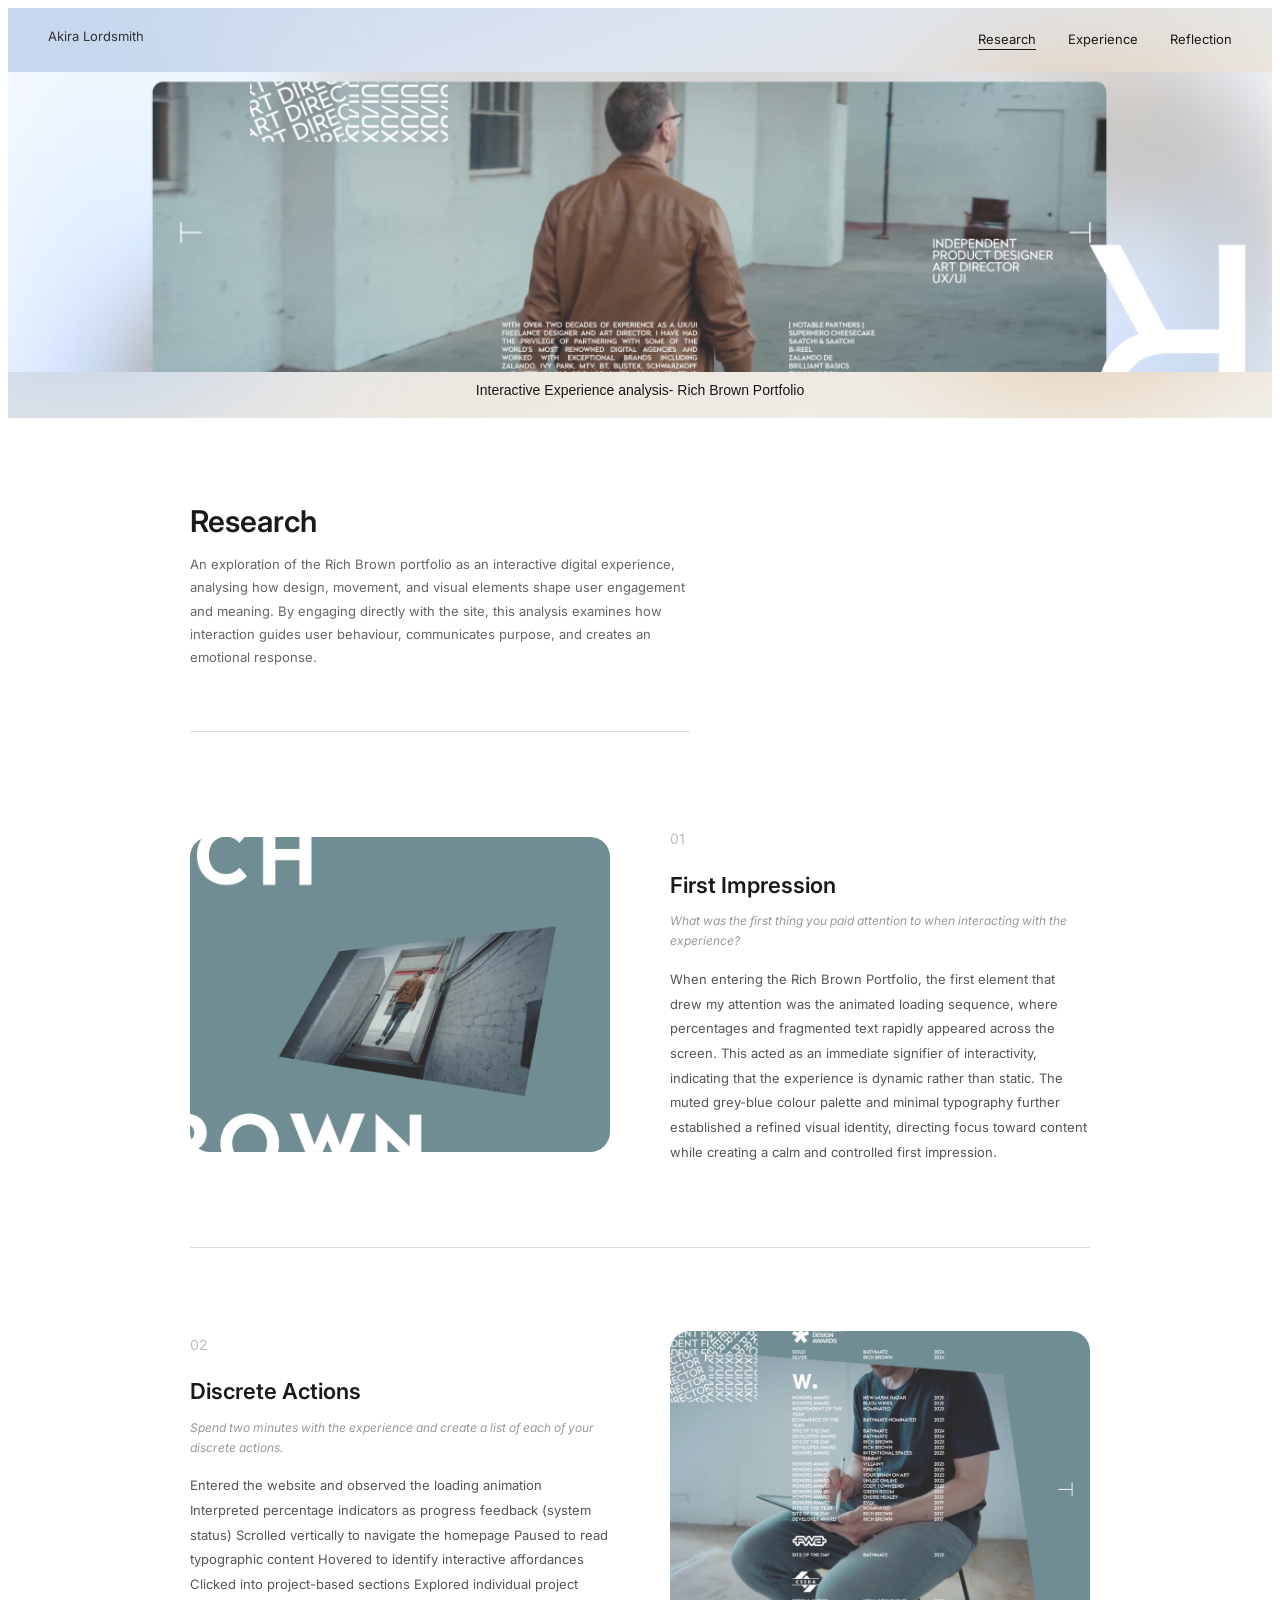
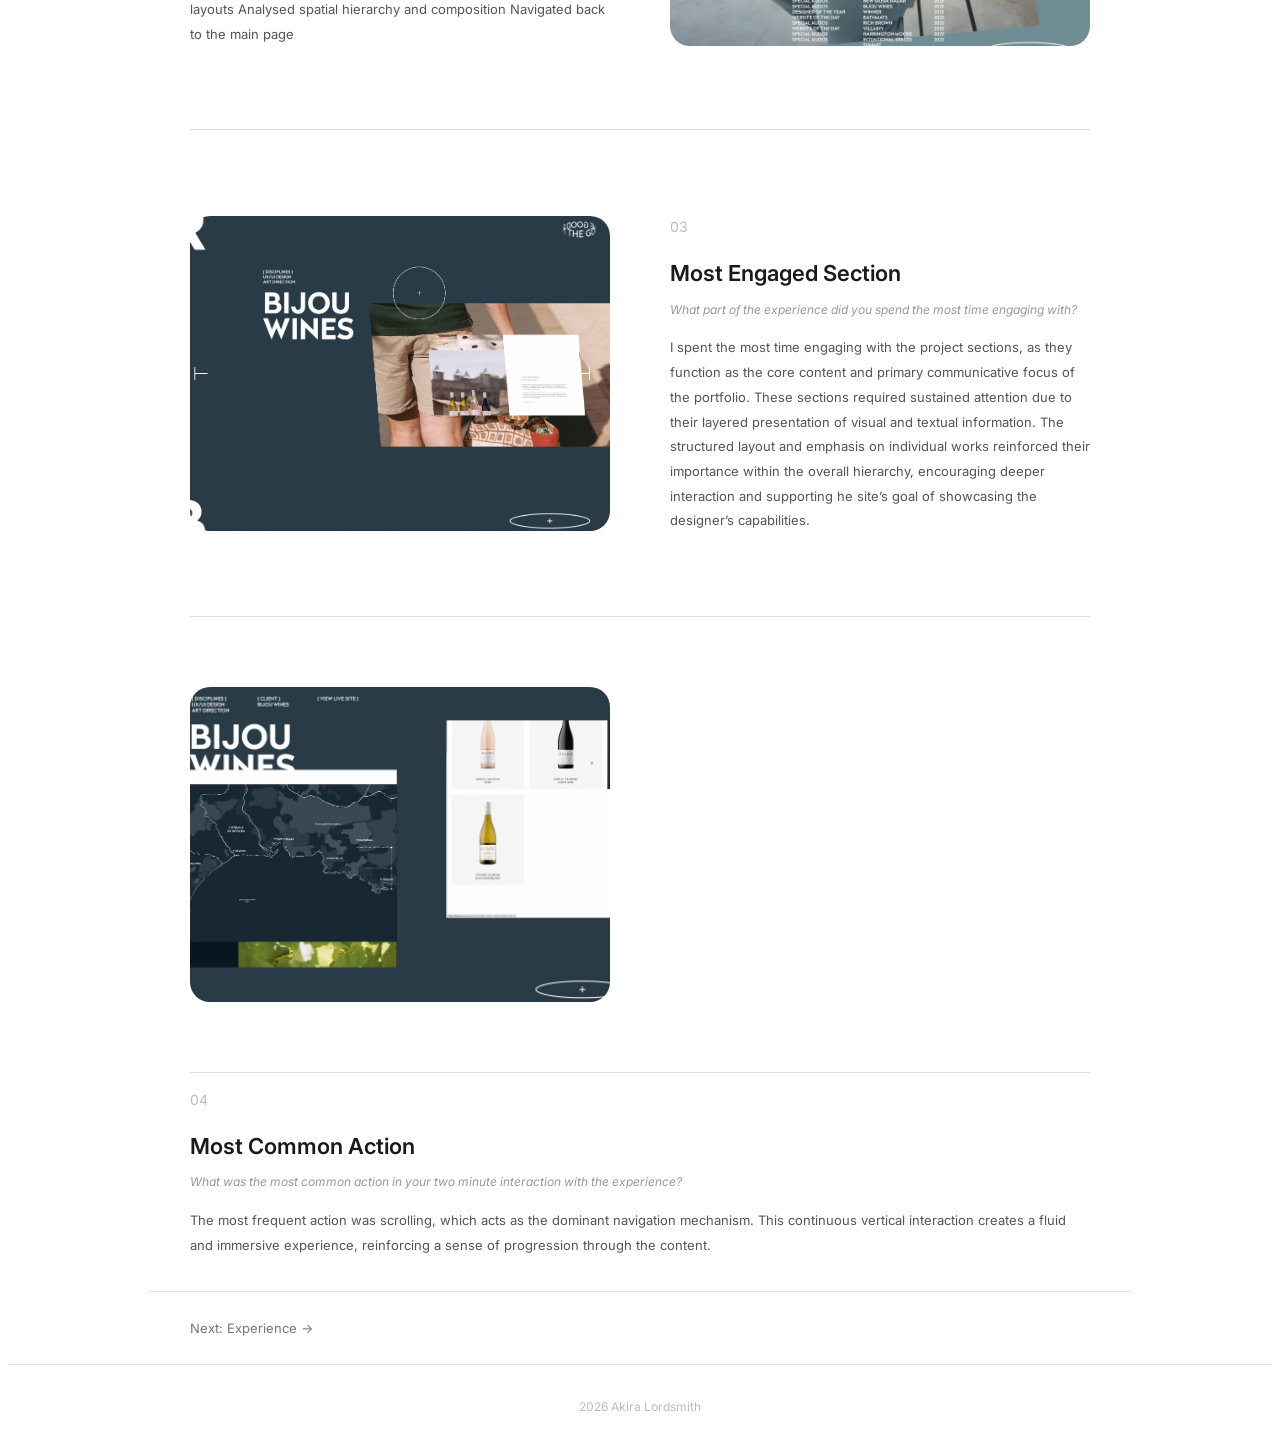
==== index.html @ 08eeeb55 "image" ====
<!DOCTYPE html>
<html lang="en">
<head> 
  <meta charset="UTF-8">
 <meta name="viewport" content="width=device-width, initial-scale=1.0">
    <title>Research - Interactive Media</title>

  <!-- Google font : Inter + Roboto -->
  <link href="https://fonts.googleapis.com/css2?family=Inter:wght@300;400;600" rel="stylesheet">

  <!-- THIS LINKS CSS -->
  <link rel="stylesheet" href="style.css">
</head>

<body>
<!--
  Assignment 1- Interactive Media 
  this pae covers the initial obervational prompt questions 1-4 
  focusing on what was noticed and how the expeience was navigated.
  Shown in the direct observation.
  --> 
<!--<nav> is a semantic element for site-wide 
    navitgation-- site navigation -->
<header class="site-header">

    <div class=" orb orb-blue" aria-hidden="true"></div>
    <div class="orb orb-amber" aria-hidden="true"></div>

    
   <address class="site-branding">Akira Lordsmith</address>
    
<nav class="site-nav" aria-label="main site navigation">
  <ul>
    <li><a href="index.html" class="active">Research</a></li>
    <li><a href="experience.html">Experience</a></li>
    <li><a href="reflection.html">Reflection</a></li>
  </ul>
</nav>

<figure class="hero-figure">
    <img
    src="richbrown-hero.jpg"
    alt="screenshot of rich brown portfolio homepage"
    class="hero-image"
    />
</figure>
<p class="hero-title">
  Interactive Experience analysis- Rich Brown Portfolio
</p>

</header>

<main>
    <section class="page-intro">
    <h1>Research</h1>
    <p>
       An exploration of the Rich Brown portfolio 
    as an interactive digital experience, analysing how design, movement,
    and visual elements shape user engagement and meaning. By engaging directly
    with the site, this analysis examines how interaction guides user behaviour, 
    communicates purpose, and creates an emotional response.</p> 
    </p>
</section>


<article class="response-card" id="q1">

  <figure class="card-figure">
    <img src="richintro.jpg" alt="..." />
  </figure>

  <section class="card-text">
<p class="q-number">01</p>
<h2>First Impression</h2>
<h3 class="prompt">What was the first thing you paid attention to when interacting with the experience?</h3>
    <p>
  When entering the Rich Brown Portfolio, 
        the first element that drew my attention was the animated loading sequence,
        where percentages and fragmented text rapidly appeared across the screen.
        This acted as an immediate signifier of interactivity, indicating that the experience
        is dynamic rather than static. The muted grey-blue colour palette and minimal typography 
        further established a refined visual identity, directing focus toward content while creating a calm and controlled first impression.
    </p>
</section>
</article> 

<article class="response-card reverse" id="q2">
<figure class="card-figure">
    <img
    src="richbrown.sitt.jpg"
    alt="scrolling through project sections"
    /> 
</figure>

<section class="card-text">
    <p class="q-number">02</p>
    <h2>Discrete Actions</h2>
    <h3 class="prompt">Spend two minutes with the experience and create a list of
        each of your discrete actions.</h3>
        <p>
         Entered the website and observed the loading animation
Interpreted percentage indicators as progress feedback (system status)
Scrolled vertically to navigate the homepage
Paused to read typographic content
Hovered to identify interactive affordances
Clicked into project-based sections
Explored individual project layouts
Analysed spatial hierarchy and composition
Navigated back to the main page   
        </p>
</section>
</article>

 <article class="response-card" id="q3">
        <figure class="card-figure">
            <img
            src="richb.homepage.jpg"
            alt="a project case study page"
            />
        </figure>

        <section class="card-text">
            <p class="q-number">03</p>
            <h2>Most Engaged Section</h2>
            <h3 class="prompt">What part of the experience did you 
                spend the most time engaging with?</h3>
            <p> 
                I spent the most time engaging with the project sections, 
                as they function as the core content and primary communicative focus of the portfolio.
                These sections required sustained attention due to their layered presentation of visual 
                and textual information. The structured layout and emphasis on individual works reinforced 
                their importance within the overall hierarchy, encouraging deeper interaction and supporting 
                 he site’s goal of showcasing the designer’s capabilities.
            </p>
        </section>
    </article>

    <article class="response-card reverse" id="q4">
        <figure class="card-figure">
            <img
            src="scroll.jpg"
            alt="the scroll based"
            />
        </figure>
    </article>


<section class="card-text">
<p class=" q-number">04</p>
<h2>Most Common Action</h2>
<h3 class="prompt">What was the most common action in your 
    two minute interaction with the experience?</h3>
    <p>
        The most frequent action was scrolling,
         which acts as the dominant navigation mechanism. 
         This continuous vertical interaction creates a fluid and immersive experience, 
         reinforcing a sense of progression through the content.
    </p>
</section>
</article>

</main>
<nav class="page-nav" aria-label="page navitgation">
    <a href="experience.html">Next: Experience &rarr;</a>
</nav>

    <footer>
        <p> 2026 Akira Lordsmith </p>
    </footer>
       
</body>
</html>
---- style.css ----
<style>

 body {
  font-family: 'Inter', sans-serif;
    background-color: #f2f1f2ef;
    color: #1a1a1a;
    margin: 0;
    padding: 0;
}

body {
  font-family: 'Inter', sans-serif;
}

h1, h2, h3 {
  font-family: 'Inter', sans-serif;
}

h1, h2, h3 { font-weight: 600; }

.site-header{
    position: relative;
    padding: 20px 40px 0 40px ;
    overflow: hidden; 
    background: linear-gradient(
        160deg,
         #c9d8ee 0%, 
         #dce4f0 30%,
         #ede8e0 65%,
         #f2f0ec 100%
         );
}

.orb {
    position: absolute;
    border-radius: 50%;
    filter: blur(80px);
    opacity: 0.55;
    pointer-events: none;
    z-index: 1;
}

.orb-blue {
    width: 340px;
    height: 340px;
    background: #a8c4e8;
    top: 60px;
    left: -80px;
}

.orb-amber {
    width: 300px;
    height: 300px;
    background: #d4a060;
    bottom: 40px; 
    right: 40px;
}

.site-branding {
    font-size: 13px;
    font-weight: 400;
    font-style: normal;
    color: #333;
    position: relative;
    z-index: 3;
}

.site-nav {
    position: absolute;
    top: 20px;
    right: 40px;
    z-index: 3; 
}

.site-nav ul {
    display: flex;
    flex-direction: row;
    list-style: none;
    gap: 32px;
    margin: 0;
    padding: 0;
}

.site-nav a {
    text-decoration: none;
    font-size: 13px;
    font-weight: 400;
    color: #1a1a1a;
    transition: color 0.25s;
}

.site-nav a:hover{
    color: #666
}

.site-nav a.active {
    border-bottom: 1.5px solid #1a1a1a;
    padding-bottom: 2px;
}

.hero-figure {
    position: relative;
    margin: 28px -40px 0 -40px;
    z-index: 2;
}

.hero-image {
    width: 100%;
    height: 300px;
    object-fit: cover;
    object-position: center top;
    display: block;
}

.hero-figure figcaption {
  display: none;
}

.hero-title {
  text-align: center;
  color: #000;
  font-size: 14px;
  font-family: 'Segoe UI', Tahoma, Geneva, Verdana, sans-serif;
  margin-top: 10px;
  margin-bottom: 20px;
  font-weight: 500;
  opacity: 0.9;
}


main {
    max-width: 900px;
    margin: 0 auto;
    padding: 60px 40px 20px 40px;
}

.page-intro {
    padding-bottom: 48px;
    border-bottom: 1px solid #e0ddd8;
    margin-bottom: 10px;
    max-width: 500px;
}

.page-intro h1 {
    font-size: 30px;
    font-weight: 600;
    margin-bottom: 14px;
    color: #1a1a1a
}

.page-intro p {
    font-size: 13px;
    line-height: 1.8;
    color: #666;
}


.response-card {
    display: grid;
    grid-template-columns: 1fr 1fr;
    gap: 60px;
    align-items: center;
    padding: 70px 0;
    border-bottom: 1px solid #e0ddd8;
}

.response-card:last-child {
    border-bottom: none;
}

.response-card.reverse .card-figure {
    order: 2;
}

.card-figure {
    margin: 0;
}

.card-figure img {
    width: 100%;
    aspect-ratio: 4/3;
    object-fit: cover;
    border-radius: 20px;
    display: block; 
}

.card-text .q-number {
    font-size: 14px;
    font-weight: 400;
    color: #bbb;
    margin-bottom: 4px;
    display: block;
}

.card-text h2 {
    font-size: 22px;
    font-weight: 600;
    margin-bottom: 10px;
    color: #1a1a1a;
    line-height: 1.3;
}

.card-text .prompt {
    font-size: 12px;
    font-style: italic;
    font-weight: 400;
    color: #999;
    line-height: 1.65;
    margin-bottom: 16px;
}

.card-text p {
    font-size: 13px;
    line-height: 1.9;
    color: #555;
}

.page-nav { 
    max-width: 900px;
    margin: 0 auto;
    padding: 28px 40px;
    display: flex;
    justify-content: space-between;
    align-items: center;
    border-top: 1px solid #e0ddd8;
}

.page-nav a {
    font-size: 13px;
    text-decoration: none;
    color: #777;
    transition: color 0.2s;
}

.page-nav a:hover {
    color: #1a1a1a;
}

footer {
    text-align: center;
    padding: 22px 40px;
    font-size: 12px;
    color: #bbb;
    border-top: 1px solid #e0ddd8;
}


@media (max-width: 640px) {

    .site-header {
        padding: 20px 24px 0 24px;
    }

    .hero-figure {
        margin: 20px -24px 0 -24px;
    }

    .hero-image {
        height: 180px;
    }

    main {
        padding: 40px 24px 20px 24px; 
    }

    .response-card {
        grid-template-columns: 1fr;
        gap: 28px;
        padding: 48px 0;
    }

    .response-card.reverse .card-figure,
    .response-card.reverse .card-text {
        order: unset; 
    }

    .page-nav {
        padding: 24px;
    }

    .site-nav ul {
        gap: 20px;
    }
}

    </style>
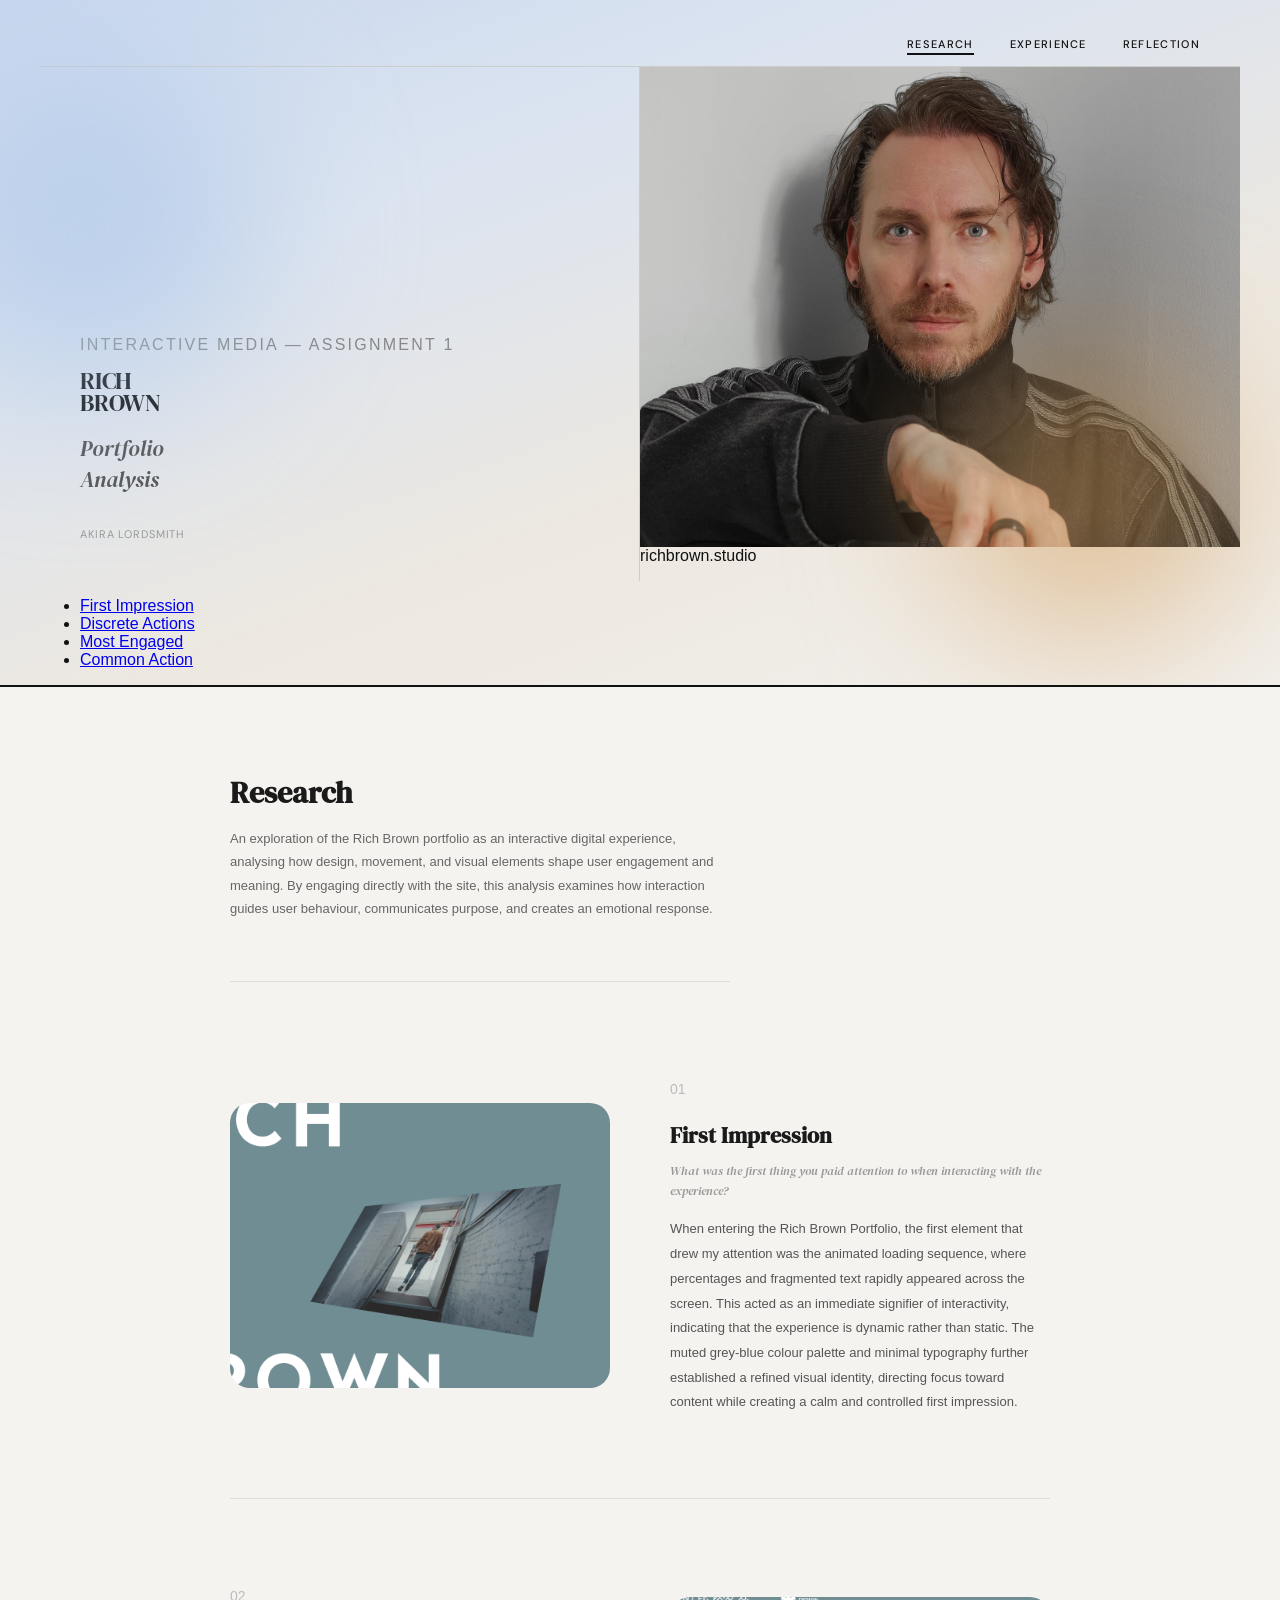
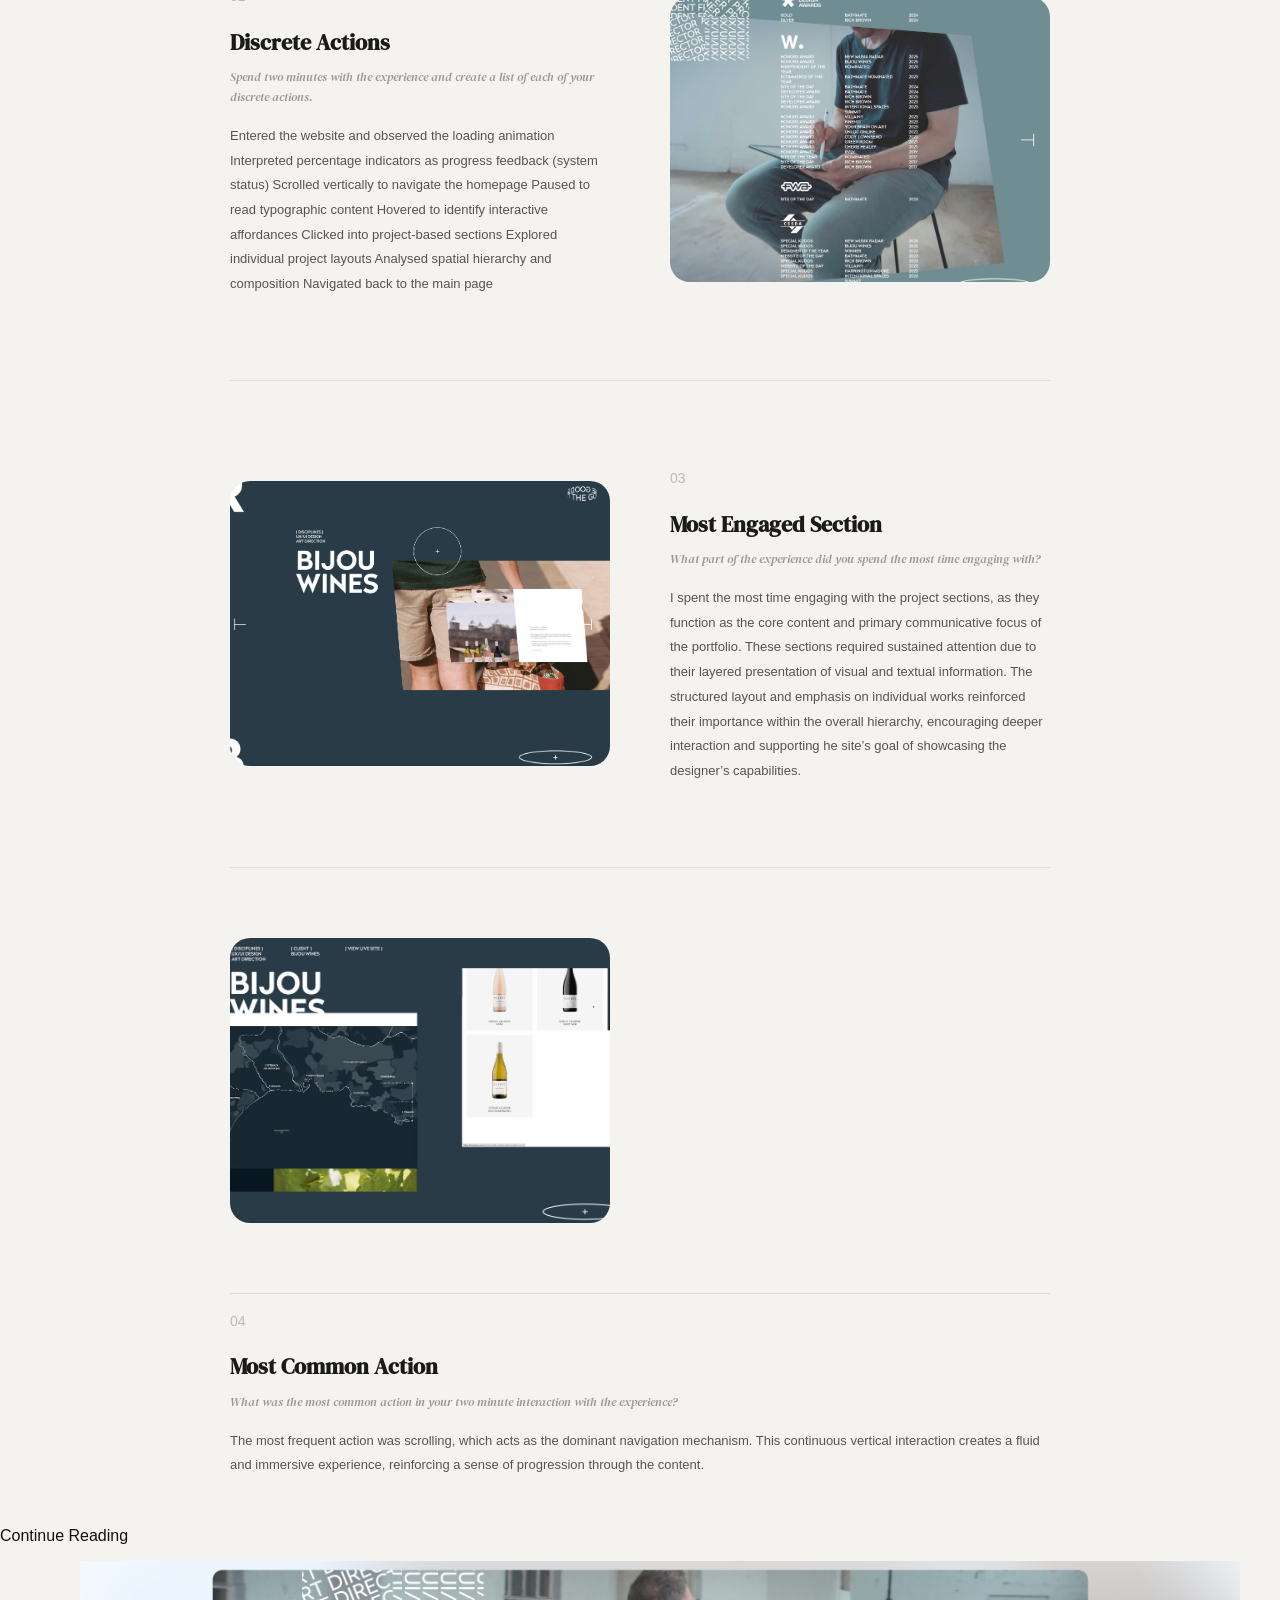
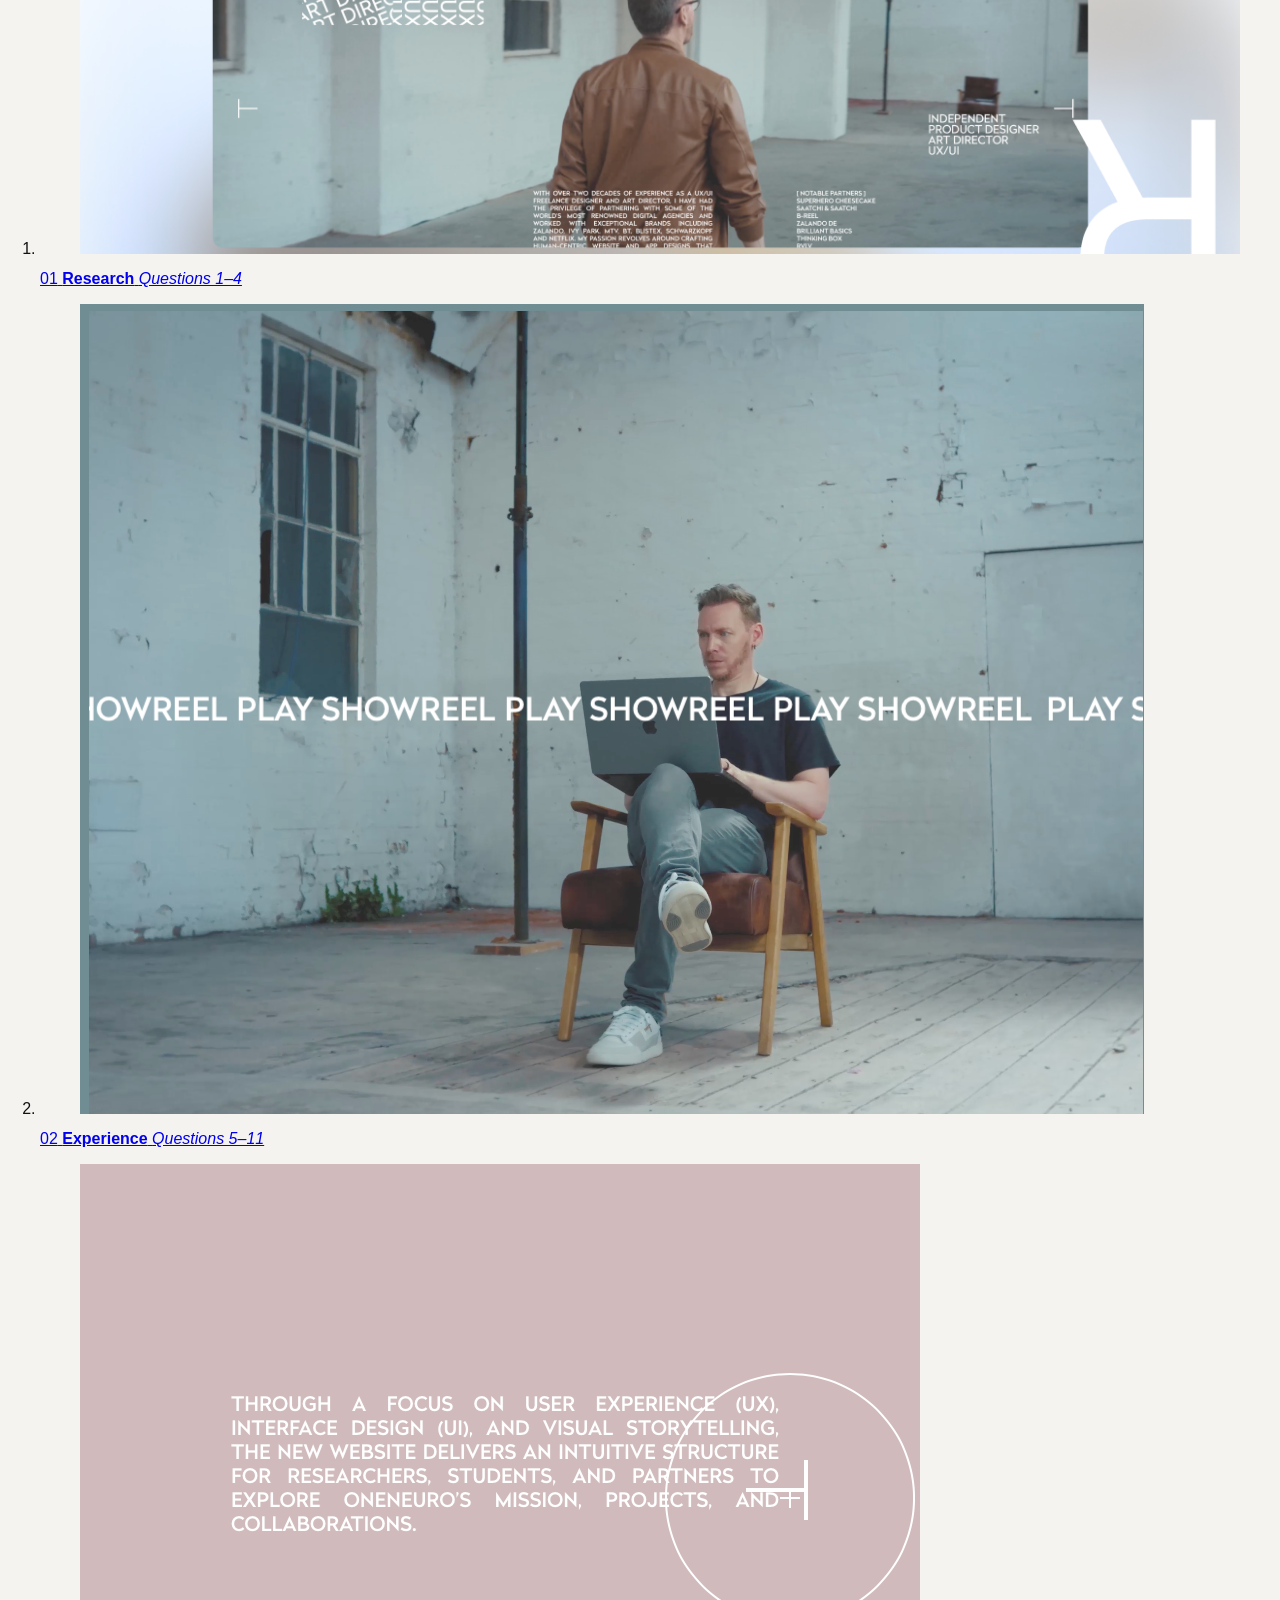
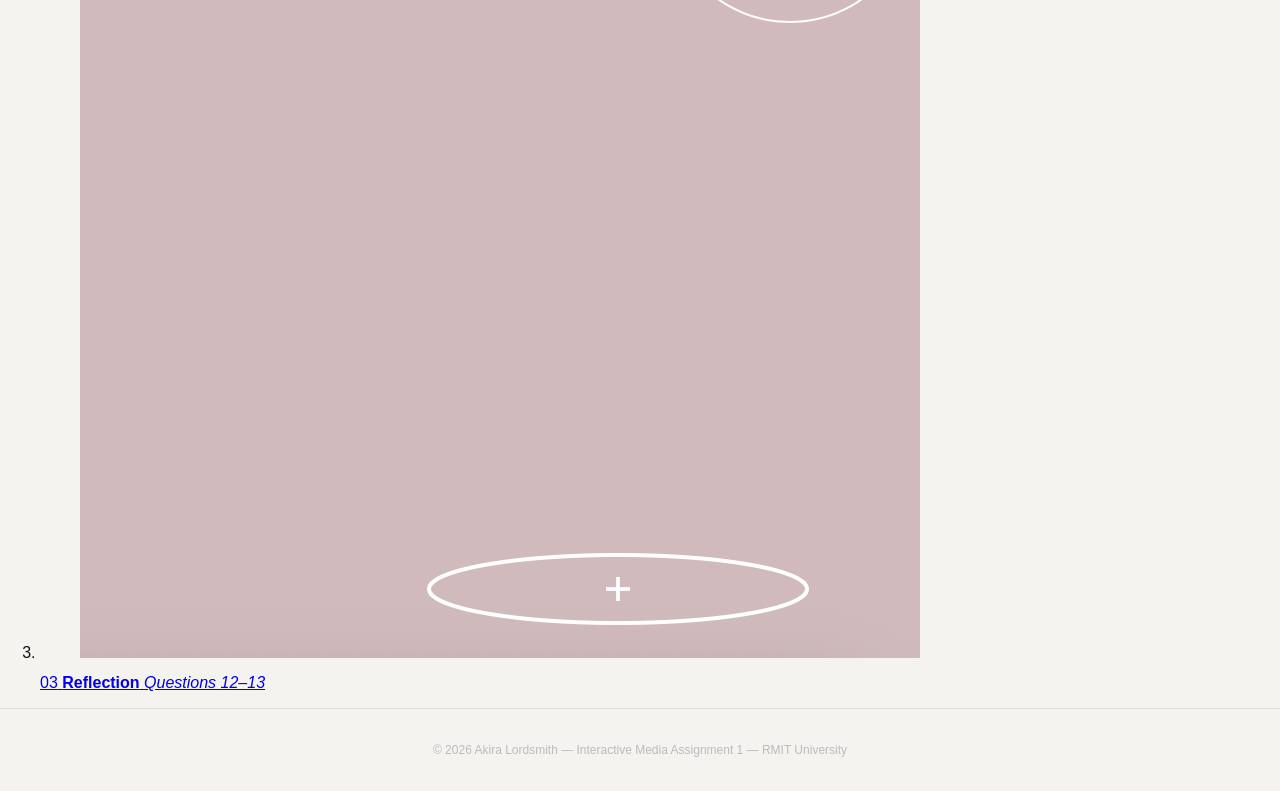
==== commit af7b1378: "changes" ====
--- a/index.html
+++ b/index.html
@@ -6,8 +6,7 @@
     <title>Research - Interactive Media</title>
 
   <!-- Google font : Inter + Roboto -->
-  <link href="https://fonts.googleapis.com/css2?family=Inter:wght@300;400;600" rel="stylesheet">
-
+   <link href="https://fonts.googleapis.com/css2?family=Bebas+Neue&family=DM+Serif+Display:ital@0;1&family=DM+Sans:wght@300;400;500&display=swap" rel="stylesheet">
   <!-- THIS LINKS CSS -->
   <link rel="stylesheet" href="style.css">
 </head>
@@ -27,8 +26,6 @@
     <div class="orb orb-amber" aria-hidden="true"></div>
 
     
-   <address class="site-branding">Akira Lordsmith</address>
-    
 <nav class="site-nav" aria-label="main site navigation">
   <ul>
     <li><a href="index.html" class="active">Research</a></li>
@@ -37,16 +34,35 @@
   </ul>
 </nav>
 
-<figure class="hero-figure">
+ <section class="masthead">
+      <div class="masthead-text">
+        <p class="masthead-eyebrow">Interactive Media — Assignment 1</p>
+        <h1 class="masthead-title">RICH<br>BROWN</h1>
+        <p class="masthead-sub">Portfolio<br>Analysis</p>
+        <address class="site-branding">Akira Lordsmith</address>
+      </div>
+
+<figure class="masthead-figure">
     <img
-    src="richbrown-hero.jpg"
+    src="richbrownnn.jpg"
     alt="screenshot of rich brown portfolio homepage"
-    class="hero-image"
+    class="masthead"
     />
-</figure>
-<p class="hero-title">
-  Interactive Experience analysis- Rich Brown Portfolio
-</p>
+</figcaption>richbrown.studio</figcaption>
+<figure>
+</section>
+
+  <div class="accent-bar" aria-hidden="true"></div>
+ 
+    <!-- Category nav like Dazed -->
+    <nav class="category-nav" aria-label="section navigation">
+      <ul>
+        <li><a href="#q1">First Impression</a></li>
+        <li><a href="#q2">Discrete Actions</a></li>
+        <li><a href="#q3">Most Engaged</a></li>
+        <li><a href="#q4">Common Action</a></li>
+      </ul>
+    </nav>
 
 </header>
 
@@ -66,7 +82,7 @@
 <article class="response-card" id="q1">
 
   <figure class="card-figure">
-    <img src="richintro.jpg" alt="..." />
+    <img src="richintro.jpg" alt="Rich brown portfolio loading" />
   </figure>
 
   <section class="card-text">
@@ -139,7 +155,7 @@
         <figure class="card-figure">
             <img
             src="scroll.jpg"
-            alt="the scroll based"
+            alt="the scroll based navigation in rich browns portfolio"
             />
         </figure>
     </article>
@@ -160,14 +176,47 @@
 </article>
 
 </main>
-<nav class="page-nav" aria-label="page navitgation">
-    <a href="experience.html">Next: Experience &rarr;</a>
-</nav>
-
-    <footer>
-        <p> 2026 Akira Lordsmith </p>
-    </footer>
-       
+
+ <nav class="magazine-nav" aria-label="page navigation">
+    <p class="magazine-nav-label">Continue Reading</p>
+    <ol class="magazine-nav-list">
+      <li class="magazine-nav-item active">
+        <a href="index.html">
+          <figure>
+            <img src="richbrown-hero.jpg" alt="Research page" />
+          </figure>
+          <span class="issue-number">01</span>
+          <strong>Research</strong>
+          <em>Questions 1–4</em>
+        </a>
+      </li>
+      <li class="magazine-nav-item">
+        <a href="experience.html">
+          <figure>
+            <img src="primarygoal.jpg" alt="Experience page" />
+          </figure>
+          <span class="issue-number">02</span>
+          <strong>Experience</strong>
+          <em>Questions 5–11</em>
+        </a>
+      </li>
+      <li class="magazine-nav-item">
+        <a href="reflection.html">
+          <figure>
+            <img src="frustrating.jpg" alt="Reflection page" />
+          </figure>
+          <span class="issue-number">03</span>
+          <strong>Reflection</strong>
+          <em>Questions 12–13</em>
+        </a>
+      </li>
+    </ol>
+  </nav>
+ 
+  <footer>
+    <p>© 2026 Akira Lordsmith — Interactive Media Assignment 1 — RMIT University</p>
+  </footer>
+
 </body>
 </html>
         
--- a/style.css
+++ b/style.css
@@ -1,22 +1,40 @@
 <style>
 
+html {
+    scroll-behavior: smooth;
+}
+
+*, *::before, *::after {
+  box-sizing: border-box;
+}
+
  body {
-  font-family: 'Inter', sans-serif;
-    background-color: #f2f1f2ef;
-    color: #1a1a1a;
+  font-family: 'DS Sans', sans-serif;
+    background-color: #f5f3f0;
+    color: #111;
     margin: 0;
     padding: 0;
 }
 
-body {
-  font-family: 'Inter', sans-serif;
-}
-
 h1, h2, h3 {
-  font-family: 'Inter', sans-serif;
-}
-
-h1, h2, h3 { font-weight: 600; }
+  font-family: 'Inter', 'DM Serif Display' ;
+  font-weight: normal;
+}
+
+img {
+  display: block;
+  max-width: 100%;
+}
+
+ 
+address {
+  font-style: normal;
+}
+
+.site-header {
+  background-color: #f5f3f0;
+  border-bottom: 2px solid #111;
+}
 
 .site-header{
     position: relative;
@@ -66,27 +84,30 @@
 }
 
 .site-nav {
-    position: absolute;
-    top: 20px;
-    right: 40px;
-    z-index: 3; 
+    display: flex;
+    justify-content:  flex-end;
+    padding: 14px 40px ;
+    border-bottom: 1px solid #ccc;
 }
 
 .site-nav ul {
     display: flex;
     flex-direction: row;
     list-style: none;
-    gap: 32px;
+    gap: 36px;
     margin: 0;
     padding: 0;
 }
 
 .site-nav a {
     text-decoration: none;
-    font-size: 13px;
-    font-weight: 400;
-    color: #1a1a1a;
-    transition: color 0.25s;
+    font-family: 'DM Sans', sans-serif;
+    font-size: 11px;
+    font-weight: 500;
+    letter-spacing: 0.12em;
+    text-transform: uppercase;
+    color: #111;
+    transition: color 0.2s;
 }
 
 .site-nav a:hover{
@@ -94,9 +115,91 @@
 }
 
 .site-nav a.active {
-    border-bottom: 1.5px solid #1a1a1a;
+    border-bottom: 2px solid #111;
     padding-bottom: 2px;
 }
+
+.masthead {
+    display: grid;
+    grid-template-columns: 1fr 1fr;
+    min-height: 480px;
+}
+
+.masthead-text {
+    display: flex;
+    flex-direction: column;
+    justify-content: flex-end;
+    padding: 40px 40px 40px 40px;
+    border-right: 1px solid #ccc;
+    position: relative;
+}
+
+.masthead-eyebrow {
+    font-family: DM Sans', sans-serif;
+    font-size: 10px
+    font-weight: 500;
+    letter-spacing: 0.14em;
+    text-transform: uppercase;
+    color: #888;
+    margin: 0 0 16px 0; 
+}
+
+.masthead-title {
+    font-family: Bebas Neue', sans-serif;
+    font-size: clamp(96px, 12vn, 160px);
+    line-height: 0.9;
+    letter-spacing: -0.01em;
+    color: #111;
+    margin: 0 0 20px 0;
+}
+
+.masthead-sub {
+    font-family: 'DM Serif Display', serif;
+    font-style: italic;
+    font-size: 22px;
+    color: #555;
+    line-height: 1.4;
+    margin: 0 0 32px 0;
+}
+
+.site-branding {
+    font-family: 'DM Sans', sans-serif;
+    font-size: 11px;
+    font-weight: 400;
+    letter-spacing: 0.08em;
+    text-transform: uppercase;
+    color: #999;
+}
+
+.masthead-figure {
+    margin: 0;
+    overflow: hidden;
+    position: relative;
+}
+
+.masthead-image {
+    width: 100%;
+    height: 100%;
+    object-fit: cover;
+    object-position: center top;
+}
+
+.masthead-figure figcaption {
+    position: absolute;
+    bottom: 14px;
+    left: 16px;
+    font-size: 10px;
+    font-weight: 400;
+    letter-spacing: 0.1em;
+    text-transform: uppercase;
+    color: rgba(255, 255, 255, 0.75);
+}
+
+
+
+
+
+
 
 .hero-figure {
     position: relative;
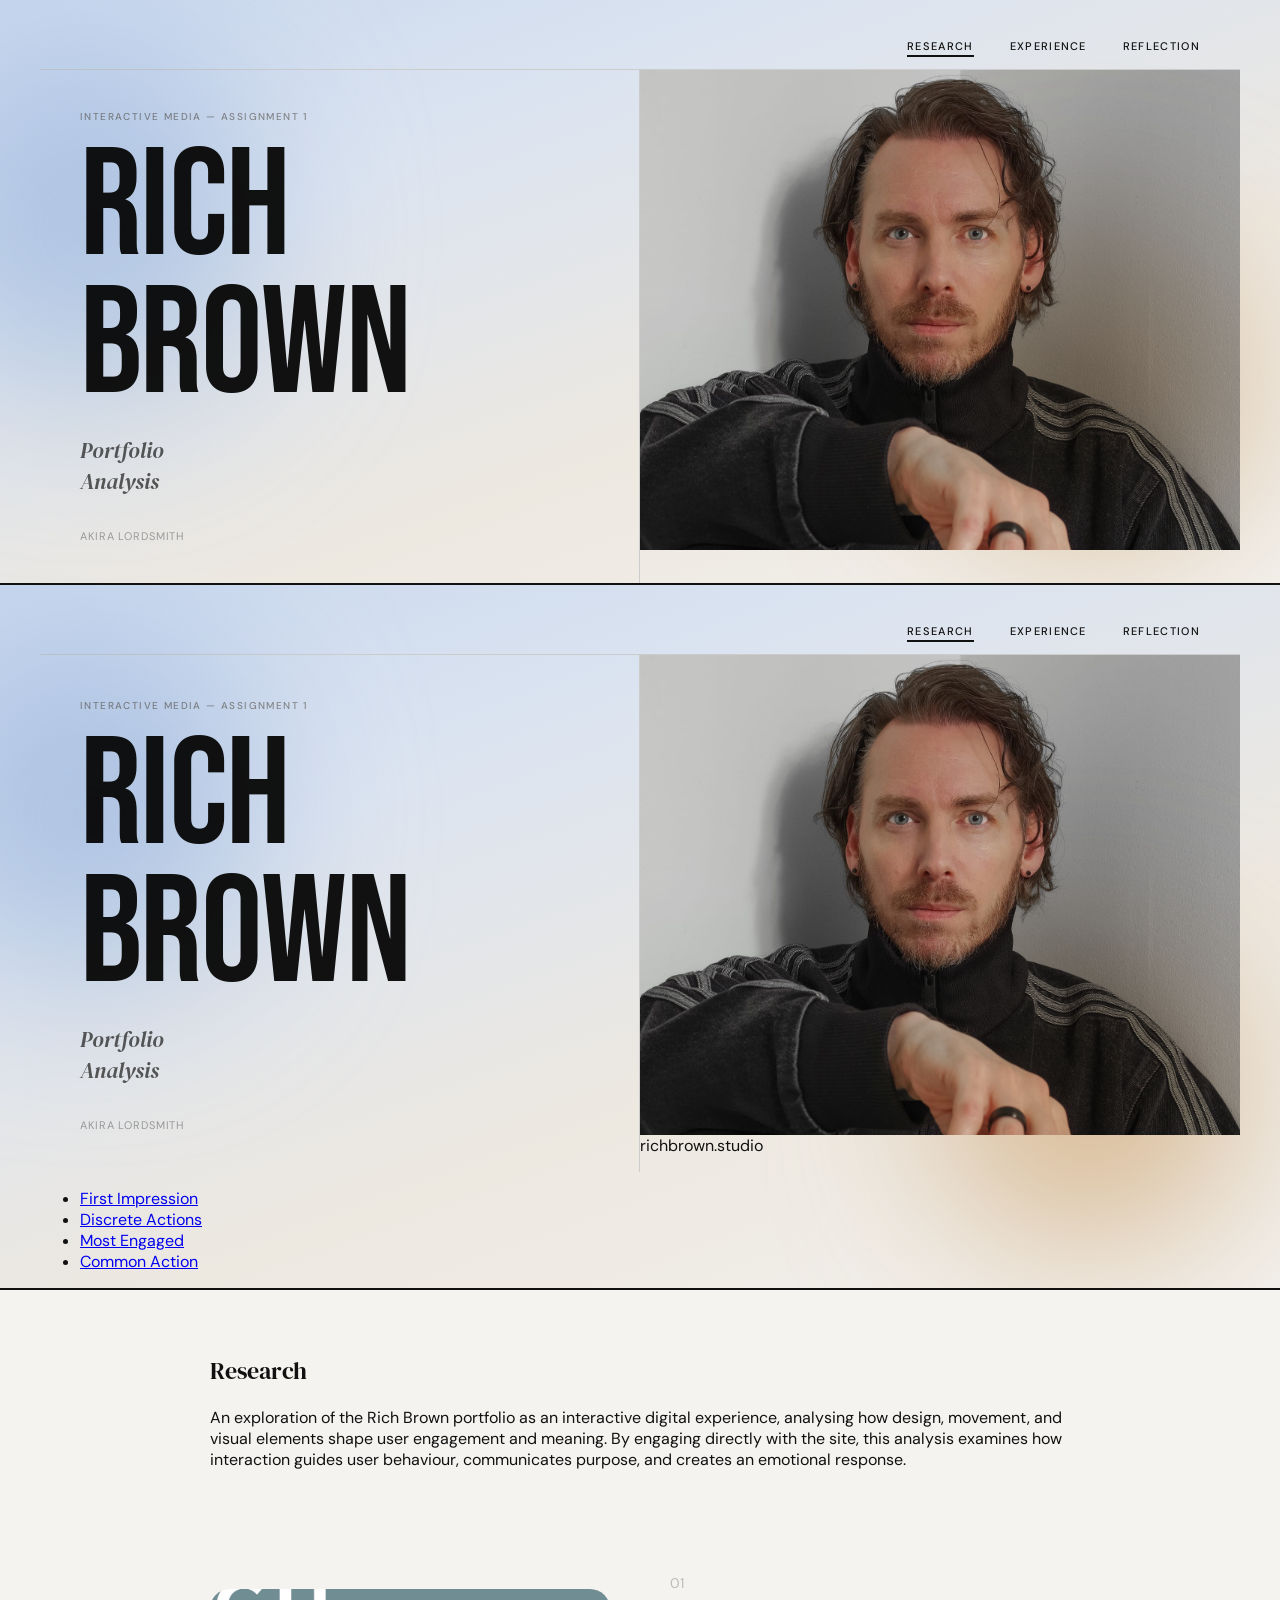
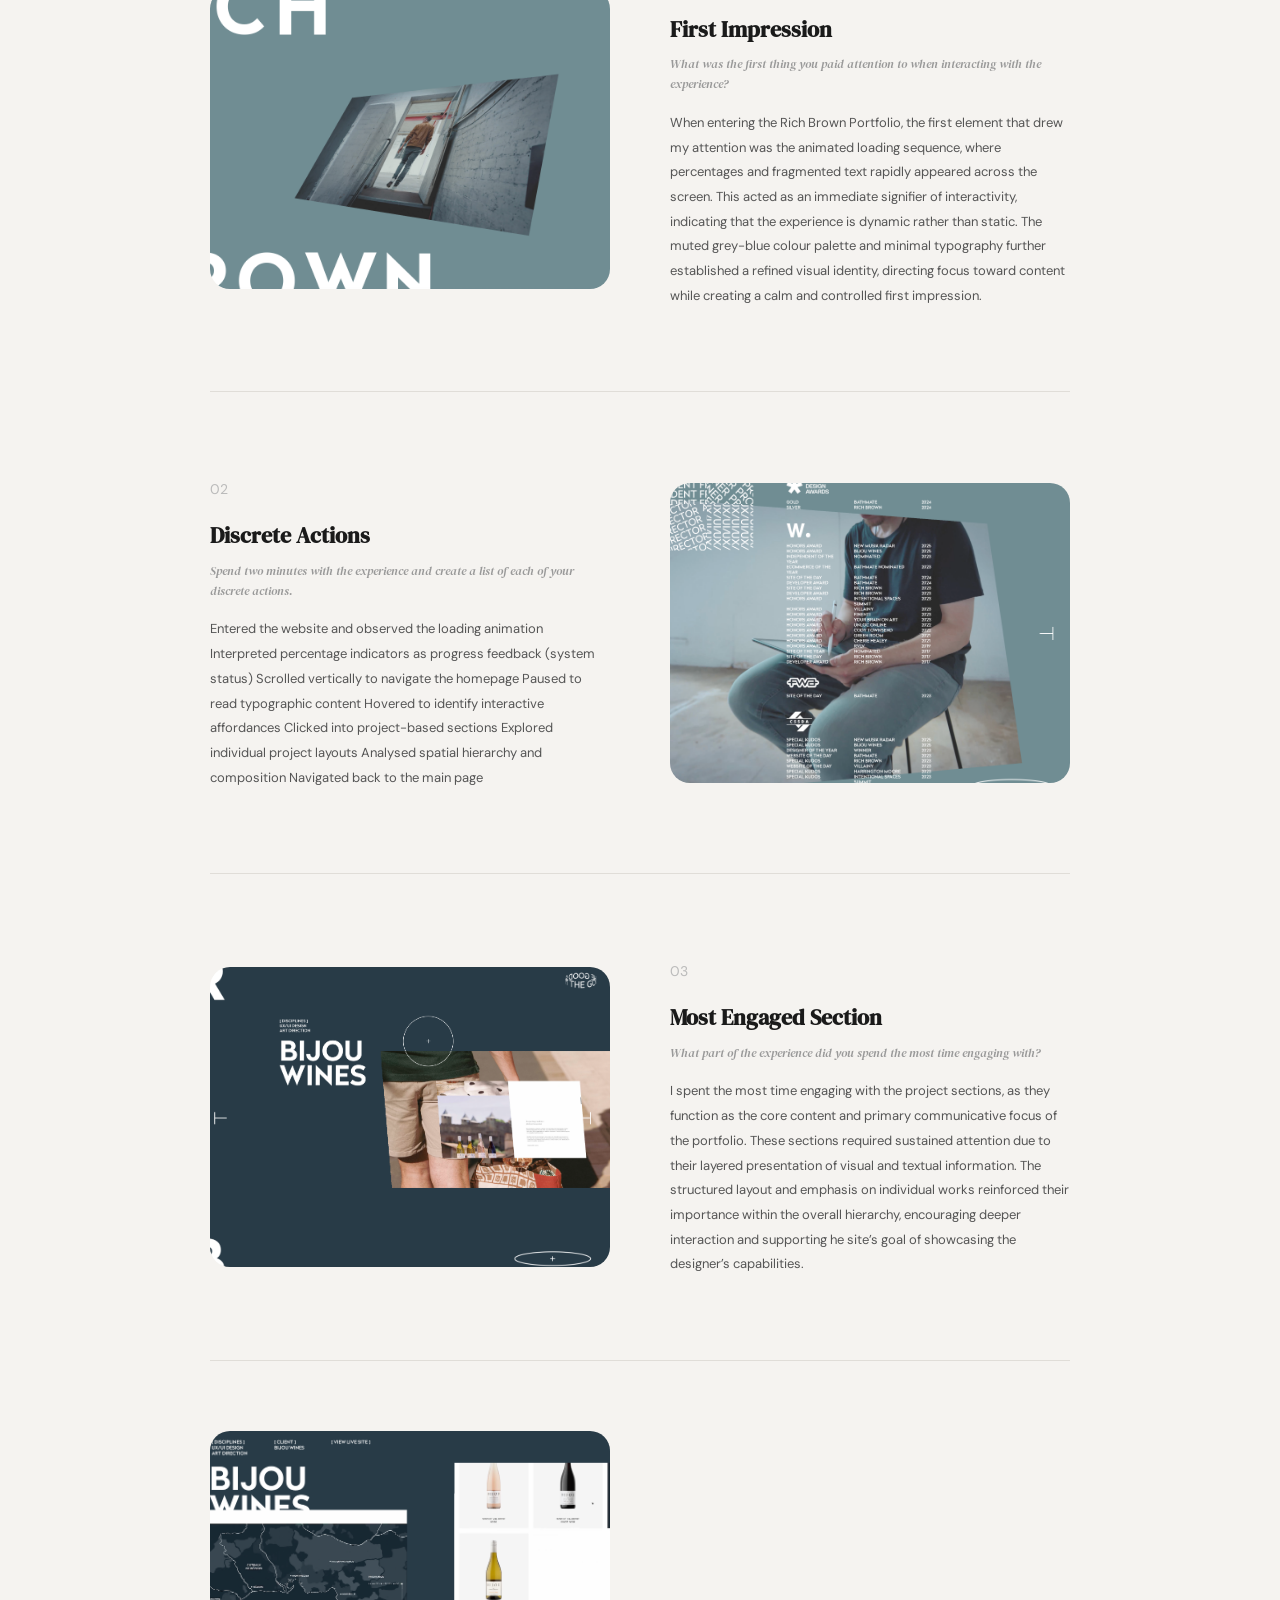
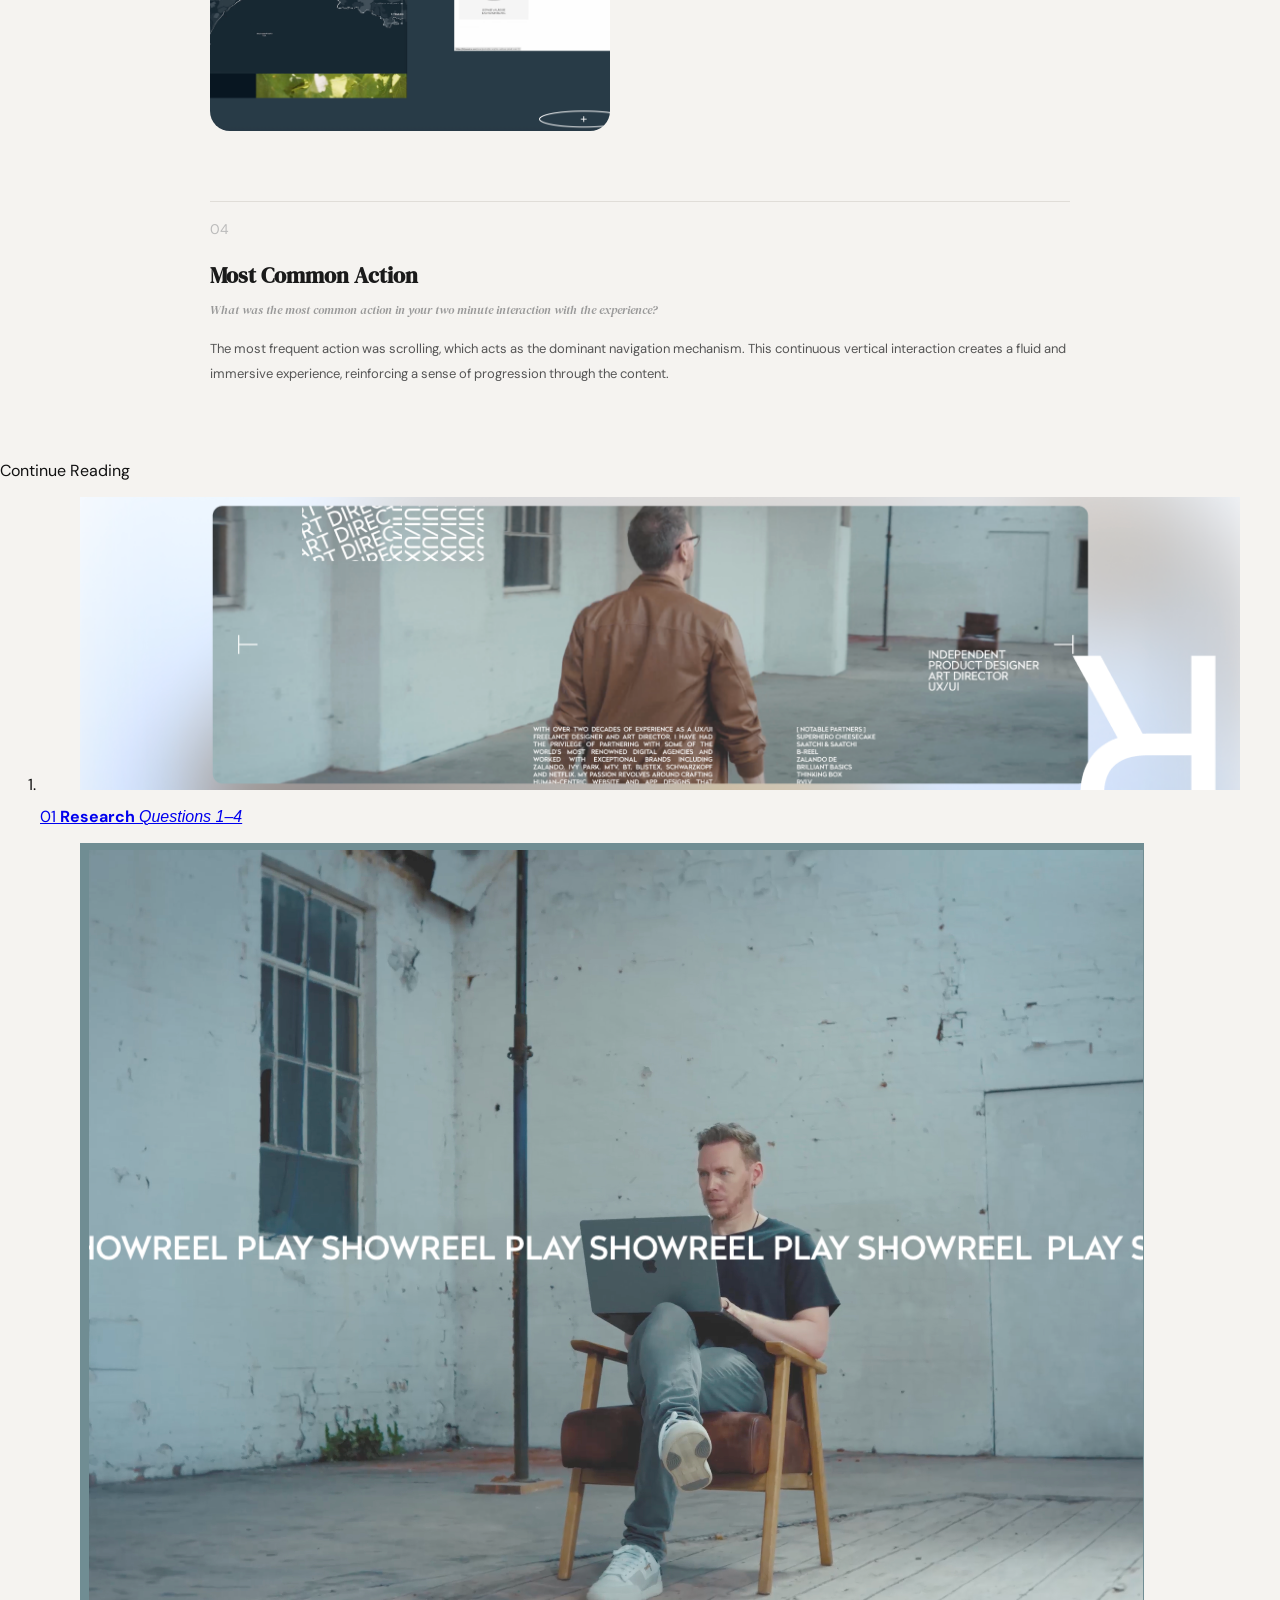
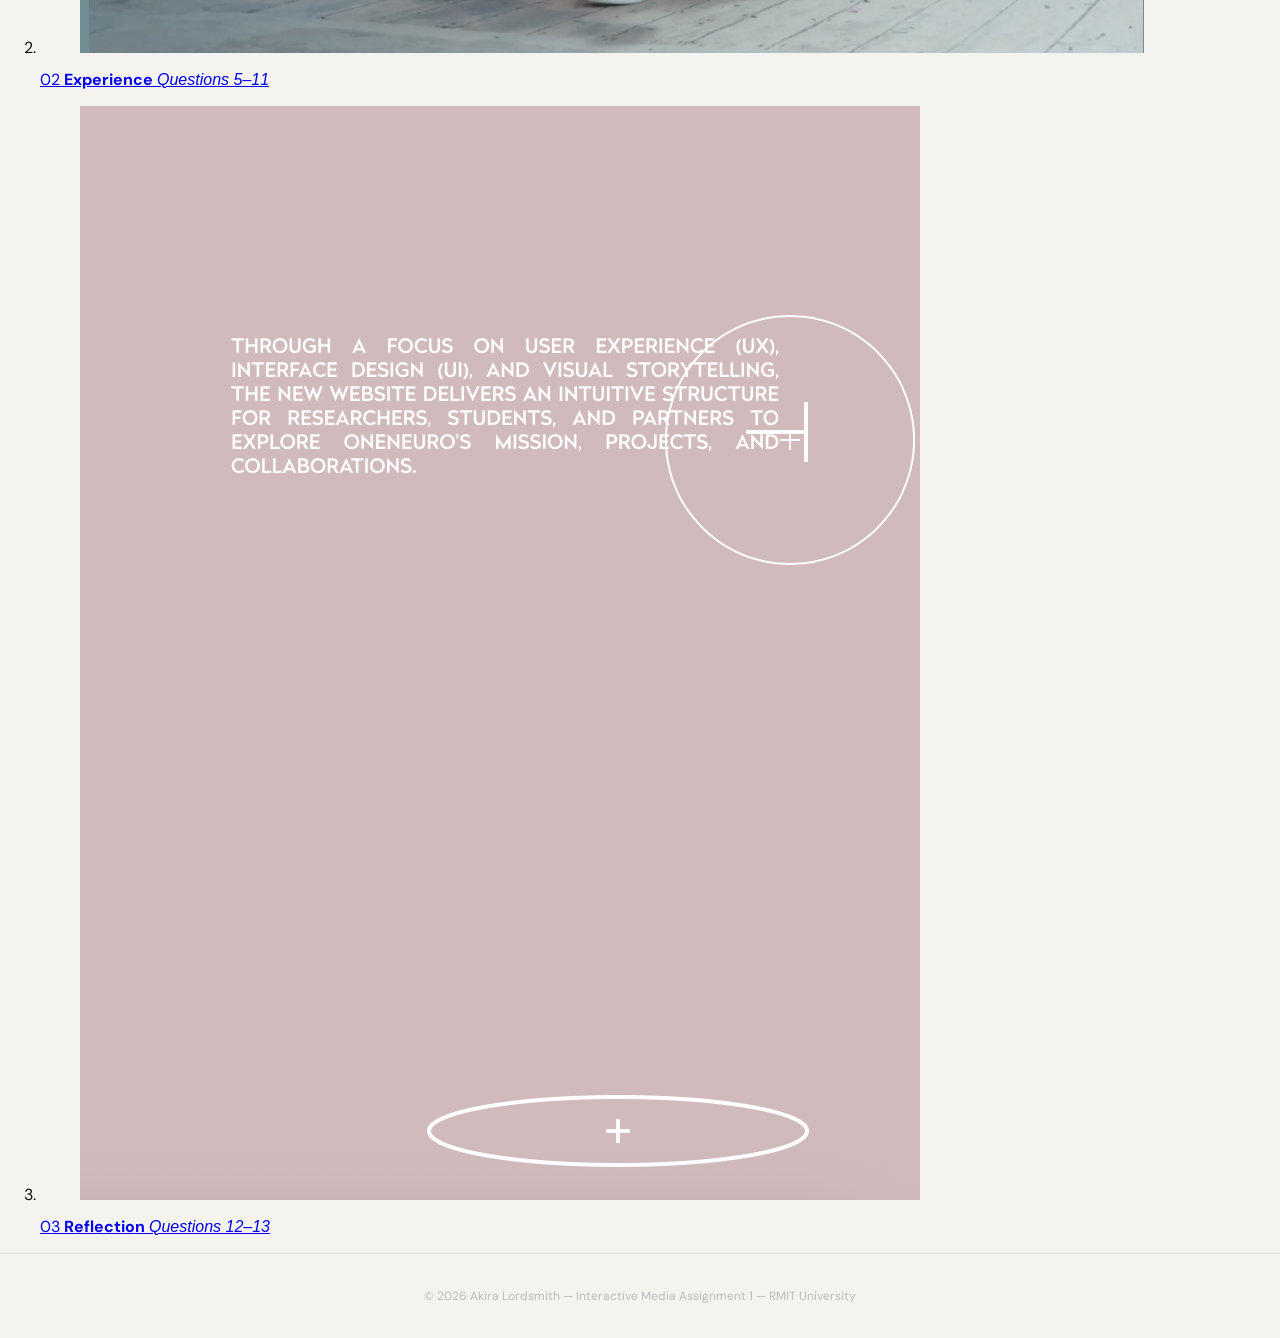
==== commit bf484363: "changeee" ====
--- a/index.html
+++ b/index.html
@@ -1,3 +1,56 @@
+<!DOCTYPE html>
+<html lang="en">
+<head> 
+  <meta charset="UTF-8">
+ <meta name="viewport" content="width=device-width, initial-scale=1.0">
+    <title>Research - Interactive Media</title>
+
+  <!-- Google font : Inter + Roboto -->
+   <link href="https://fonts.googleapis.com/css2?family=Bebas+Neue&family=DM+Serif+Display:ital@0;1&family=DM+Sans:wght@300;400;500&display=swap" rel="stylesheet">
+  <!-- THIS LINKS CSS -->
+  <link rel="stylesheet" href="style.css">
+</head>
+
+<body>
+<!--
+  Assignment 1- Interactive Media 
+  this pae covers the initial obervational prompt questions 1-4 
+  focusing on what was noticed and how the expeience was navigated.
+  Shown in the direct observation.
+  --> 
+<!--<nav> is a semantic element for site-wide 
+    navitgation-- site navigation -->
+<header class="site-header">
+
+    <div class=" orb orb-blue" aria-hidden="true"></div>
+    <div class="orb orb-amber" aria-hidden="true"></div>
+
+    
+<nav class="site-nav" aria-label="main site navigation">
+  <ul>
+    <li><a href="index.html" class="active">Research</a></li>
+    <li><a href="experience.html">Experience</a></li>
+    <li><a href="reflection.html">Reflection</a></li>
+  </ul>
+</nav>
+
+ <section class="masthead">
+      <div class="masthead-text">
+        <p class="masthead-eyebrow">Interactive Media — Assignment 1</p>
+        <h1 class="masthead-title">RICH<br>BROWN</h1>
+        <p class="masthead-sub">Portfolio<br>Analysis</p>
+        <address class="site-branding">Akira Lordsmith</address>
+      </div>
+<figure class="masthead-figure">
+    <img
+    src="richbrownnn.jpg"
+    alt="screenshot of rich brown portfolio homepage"
+    class="masthead"
+    />
+<figure>
+</section>
+</header>
+
 <!DOCTYPE html>
 <html lang="en">
 <head> 
@@ -218,5 +271,4 @@
   </footer>
 
 </body>
-</html>
-        +</html>
--- a/style.css
+++ b/style.css
@@ -9,7 +9,7 @@
 }
 
  body {
-  font-family: 'DS Sans', sans-serif;
+  font-family: 'DM Sans', sans-serif;
     background-color: #f5f3f0;
     color: #111;
     margin: 0;
@@ -17,7 +17,7 @@
 }
 
 h1, h2, h3 {
-  font-family: 'Inter', 'DM Serif Display' ;
+  font-family: 'DM Serif Display', serif;
   font-weight: normal;
 }
 
@@ -31,15 +31,11 @@
   font-style: normal;
 }
 
-.site-header {
-  background-color: #f5f3f0;
-  border-bottom: 2px solid #111;
-}
-
 .site-header{
     position: relative;
     padding: 20px 40px 0 40px ;
-    overflow: hidden; 
+    overflow: hidden;
+    border-bottom: 2px solid #111; 
     background: linear-gradient(
         160deg,
          #c9d8ee 0%, 
@@ -56,6 +52,7 @@
     opacity: 0.55;
     pointer-events: none;
     z-index: 1;
+    mix-blend-mode: multiply;
 }
 
 .orb-blue {
@@ -129,14 +126,14 @@
     display: flex;
     flex-direction: column;
     justify-content: flex-end;
-    padding: 40px 40px 40px 40px;
+    padding: 44px 20px;
     border-right: 1px solid #ccc;
     position: relative;
 }
 
 .masthead-eyebrow {
-    font-family: DM Sans', sans-serif;
-    font-size: 10px
+    font-family: 'DM Sans', sans-serif;
+    font-size: 10px;
     font-weight: 500;
     letter-spacing: 0.14em;
     text-transform: uppercase;
@@ -145,8 +142,8 @@
 }
 
 .masthead-title {
-    font-family: Bebas Neue', sans-serif;
-    font-size: clamp(96px, 12vn, 160px);
+    font-family: 'Bebas Neue', sans-serif;
+    font-size: clamp(96px, 12vw, 160px);
     line-height: 0.9;
     letter-spacing: -0.01em;
     color: #111;
@@ -185,78 +182,8 @@
 }
 
 .masthead-figure figcaption {
-    position: absolute;
-    bottom: 14px;
-    left: 16px;
-    font-size: 10px;
-    font-weight: 400;
-    letter-spacing: 0.1em;
-    text-transform: uppercase;
-    color: rgba(255, 255, 255, 0.75);
-}
-
-
-
-
-
-
-
-.hero-figure {
-    position: relative;
-    margin: 28px -40px 0 -40px;
-    z-index: 2;
-}
-
-.hero-image {
-    width: 100%;
-    height: 300px;
-    object-fit: cover;
-    object-position: center top;
-    display: block;
-}
-
-.hero-figure figcaption {
-  display: none;
-}
-
-.hero-title {
-  text-align: center;
-  color: #000;
-  font-size: 14px;
-  font-family: 'Segoe UI', Tahoma, Geneva, Verdana, sans-serif;
-  margin-top: 10px;
-  margin-bottom: 20px;
-  font-weight: 500;
-  opacity: 0.9;
-}
-
-
-main {
-    max-width: 900px;
-    margin: 0 auto;
-    padding: 60px 40px 20px 40px;
-}
-
-.page-intro {
-    padding-bottom: 48px;
-    border-bottom: 1px solid #e0ddd8;
-    margin-bottom: 10px;
-    max-width: 500px;
-}
-
-.page-intro h1 {
-    font-size: 30px;
-    font-weight: 600;
-    margin-bottom: 14px;
-    color: #1a1a1a
-}
-
-.page-intro p {
-    font-size: 13px;
-    line-height: 1.8;
-    color: #666;
-}
-
+    display: none;
+}
 
 .response-card {
     display: grid;
@@ -322,7 +249,7 @@
     max-width: 900px;
     margin: 0 auto;
     padding: 28px 40px;
-    display: flex;
+    display: none;
     justify-content: space-between;
     align-items: center;
     border-top: 1px solid #e0ddd8;
@@ -348,42 +275,109 @@
 }
 
 
-@media (max-width: 640px) {
-
-    .site-header {
-        padding: 20px 24px 0 24px;
-    }
-
-    .hero-figure {
-        margin: 20px -24px 0 -24px;
-    }
-
-    .hero-image {
-        height: 180px;
-    }
-
+@media (max-width: 680px) {
+
+    .site-nav {
+        padding: 14px 20px;
+    }
+
+    .site-nav ul {
+        gap: 20px;
+    }
+
+    .masthead {
+        grid-template-columns: 1fr;
+        min-height: auto;
+    }
+
+    .masthead-text {
+        border-right: none;
+        border-bottom: 1px solid #ccc;
+        padding: 28px 20px;
+    }
+
+    .masthead-title {
+        font-size: 88px;
+    }
+
+    .masthead-figure {
+        height: 260px;
+    }
+
+    .category-nav {
+        padding: 0 20px;
+    }
+    
     main {
-        padding: 40px 24px 20px 24px; 
+       max-width: 900p;
+       margin: 0 auto;
+       padding: 44px 20px;
     }
 
     .response-card {
         grid-template-columns: 1fr;
         gap: 28px;
-        padding: 48px 0;
-    }
-
-    .response-card.reverse .card-figure,
+        padding: 52px 0;
+    }
+
+    .response-card.reverse .card-figure, 
     .response-card.reverse .card-text {
-        order: unset; 
-    }
-
-    .page-nav {
-        padding: 24px;
-    }
-
-    .site-nav ul {
-        gap: 20px;
-    }
+        order: unset;
+    }
+
+    .magazine-nav {
+        padding: 44px 20px;
+    }
+
+    .magazine-nav-list {
+        grid-template-columns: 1fr;
+        gap: 40px;
+    }
+
+    .magazine-nav-item figure {
+        aspect-ratio: 16 / 9;
+    }
+
+    }
+
+main {
+max-width: 900px;
+margin: 0 auto;
+padding: 44px 20px;
+}
+.masthead-text {
+padding: 40px;
+}
+
+.page-top-nav ul {
+display: flex;
+justify-content: center;
+gap: 32px;
+list-style: none;
+padding: 0;
+margin: 40px 0;
+}
+
+.page-top-nav li {
+text-align: center;
+}
+
+.page-top-nav img {
+width: 80px;
+height: auto;
+margin-bottom: 8px;
+border-radius: 8px;
+}
+
+.page-top-nav span {
+font-weight: bold;
+display: block;
+}
+
+.page-top-nav em {
+font-style: normal;
+color: #777;
+font-size: 12px;
 }
 
     </style>
--- a/style.css
+++ b/style.css
@@ -9,7 +9,7 @@
 }
 
  body {
-  font-family: 'DS Sans', sans-serif;
+  font-family: 'DM Sans', sans-serif;
     background-color: #f5f3f0;
     color: #111;
     margin: 0;
@@ -17,7 +17,7 @@
 }
 
 h1, h2, h3 {
-  font-family: 'Inter', 'DM Serif Display' ;
+  font-family: 'DM Serif Display', serif;
   font-weight: normal;
 }
 
@@ -31,15 +31,11 @@
   font-style: normal;
 }
 
-.site-header {
-  background-color: #f5f3f0;
-  border-bottom: 2px solid #111;
-}
-
 .site-header{
     position: relative;
     padding: 20px 40px 0 40px ;
-    overflow: hidden; 
+    overflow: hidden;
+    border-bottom: 2px solid #111; 
     background: linear-gradient(
         160deg,
          #c9d8ee 0%, 
@@ -56,6 +52,7 @@
     opacity: 0.55;
     pointer-events: none;
     z-index: 1;
+    mix-blend-mode: multiply;
 }
 
 .orb-blue {
@@ -129,14 +126,14 @@
     display: flex;
     flex-direction: column;
     justify-content: flex-end;
-    padding: 40px 40px 40px 40px;
+    padding: 44px 20px;
     border-right: 1px solid #ccc;
     position: relative;
 }
 
 .masthead-eyebrow {
-    font-family: DM Sans', sans-serif;
-    font-size: 10px
+    font-family: 'DM Sans', sans-serif;
+    font-size: 10px;
     font-weight: 500;
     letter-spacing: 0.14em;
     text-transform: uppercase;
@@ -145,8 +142,8 @@
 }
 
 .masthead-title {
-    font-family: Bebas Neue', sans-serif;
-    font-size: clamp(96px, 12vn, 160px);
+    font-family: 'Bebas Neue', sans-serif;
+    font-size: clamp(96px, 12vw, 160px);
     line-height: 0.9;
     letter-spacing: -0.01em;
     color: #111;
@@ -185,78 +182,8 @@
 }
 
 .masthead-figure figcaption {
-    position: absolute;
-    bottom: 14px;
-    left: 16px;
-    font-size: 10px;
-    font-weight: 400;
-    letter-spacing: 0.1em;
-    text-transform: uppercase;
-    color: rgba(255, 255, 255, 0.75);
-}
-
-
-
-
-
-
-
-.hero-figure {
-    position: relative;
-    margin: 28px -40px 0 -40px;
-    z-index: 2;
-}
-
-.hero-image {
-    width: 100%;
-    height: 300px;
-    object-fit: cover;
-    object-position: center top;
-    display: block;
-}
-
-.hero-figure figcaption {
-  display: none;
-}
-
-.hero-title {
-  text-align: center;
-  color: #000;
-  font-size: 14px;
-  font-family: 'Segoe UI', Tahoma, Geneva, Verdana, sans-serif;
-  margin-top: 10px;
-  margin-bottom: 20px;
-  font-weight: 500;
-  opacity: 0.9;
-}
-
-
-main {
-    max-width: 900px;
-    margin: 0 auto;
-    padding: 60px 40px 20px 40px;
-}
-
-.page-intro {
-    padding-bottom: 48px;
-    border-bottom: 1px solid #e0ddd8;
-    margin-bottom: 10px;
-    max-width: 500px;
-}
-
-.page-intro h1 {
-    font-size: 30px;
-    font-weight: 600;
-    margin-bottom: 14px;
-    color: #1a1a1a
-}
-
-.page-intro p {
-    font-size: 13px;
-    line-height: 1.8;
-    color: #666;
-}
-
+    display: none;
+}
 
 .response-card {
     display: grid;
@@ -322,7 +249,7 @@
     max-width: 900px;
     margin: 0 auto;
     padding: 28px 40px;
-    display: flex;
+    display: none;
     justify-content: space-between;
     align-items: center;
     border-top: 1px solid #e0ddd8;
@@ -348,42 +275,109 @@
 }
 
 
-@media (max-width: 640px) {
-
-    .site-header {
-        padding: 20px 24px 0 24px;
-    }
-
-    .hero-figure {
-        margin: 20px -24px 0 -24px;
-    }
-
-    .hero-image {
-        height: 180px;
-    }
-
+@media (max-width: 680px) {
+
+    .site-nav {
+        padding: 14px 20px;
+    }
+
+    .site-nav ul {
+        gap: 20px;
+    }
+
+    .masthead {
+        grid-template-columns: 1fr;
+        min-height: auto;
+    }
+
+    .masthead-text {
+        border-right: none;
+        border-bottom: 1px solid #ccc;
+        padding: 28px 20px;
+    }
+
+    .masthead-title {
+        font-size: 88px;
+    }
+
+    .masthead-figure {
+        height: 260px;
+    }
+
+    .category-nav {
+        padding: 0 20px;
+    }
+    
     main {
-        padding: 40px 24px 20px 24px; 
+       max-width: 900p;
+       margin: 0 auto;
+       padding: 44px 20px;
     }
 
     .response-card {
         grid-template-columns: 1fr;
         gap: 28px;
-        padding: 48px 0;
-    }
-
-    .response-card.reverse .card-figure,
+        padding: 52px 0;
+    }
+
+    .response-card.reverse .card-figure, 
     .response-card.reverse .card-text {
-        order: unset; 
-    }
-
-    .page-nav {
-        padding: 24px;
-    }
-
-    .site-nav ul {
-        gap: 20px;
-    }
+        order: unset;
+    }
+
+    .magazine-nav {
+        padding: 44px 20px;
+    }
+
+    .magazine-nav-list {
+        grid-template-columns: 1fr;
+        gap: 40px;
+    }
+
+    .magazine-nav-item figure {
+        aspect-ratio: 16 / 9;
+    }
+
+    }
+
+main {
+max-width: 900px;
+margin: 0 auto;
+padding: 44px 20px;
+}
+.masthead-text {
+padding: 40px;
+}
+
+.page-top-nav ul {
+display: flex;
+justify-content: center;
+gap: 32px;
+list-style: none;
+padding: 0;
+margin: 40px 0;
+}
+
+.page-top-nav li {
+text-align: center;
+}
+
+.page-top-nav img {
+width: 80px;
+height: auto;
+margin-bottom: 8px;
+border-radius: 8px;
+}
+
+.page-top-nav span {
+font-weight: bold;
+display: block;
+}
+
+.page-top-nav em {
+font-style: normal;
+color: #777;
+font-size: 12px;
 }
 
     </style>
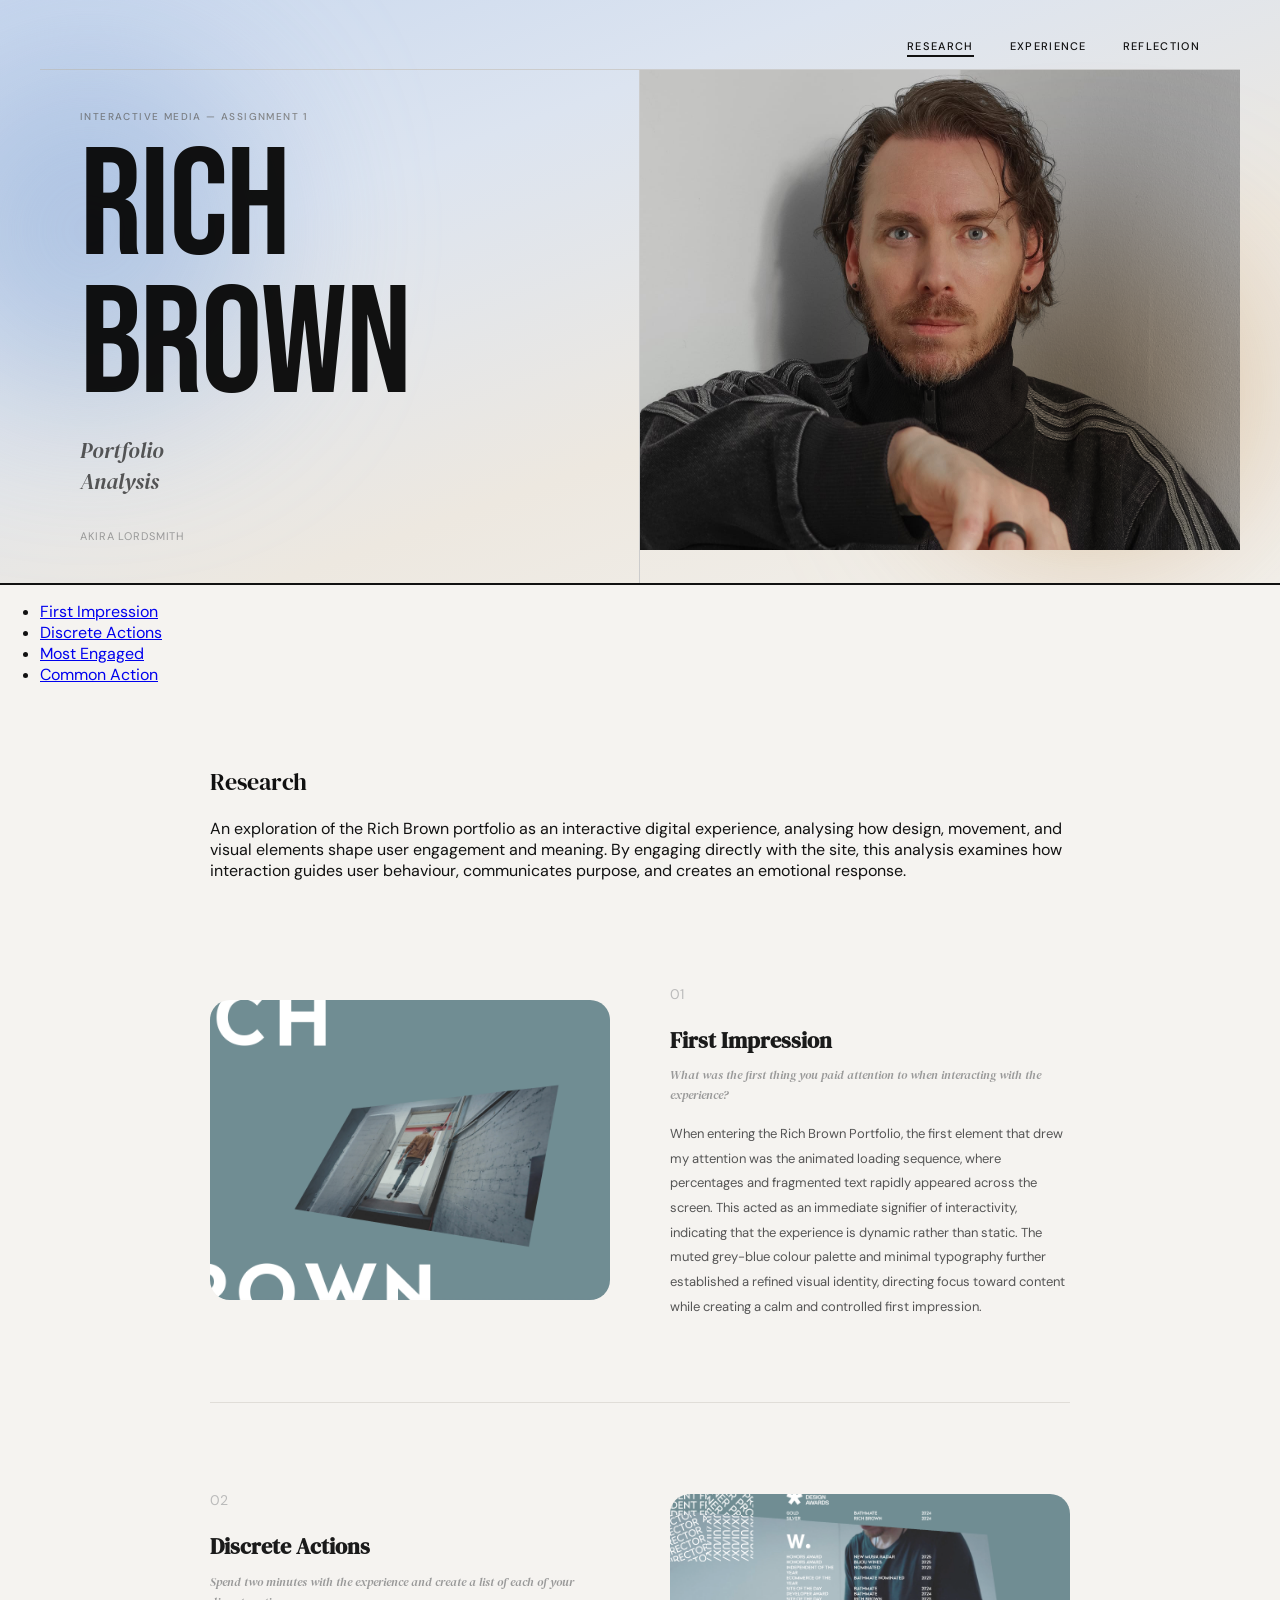
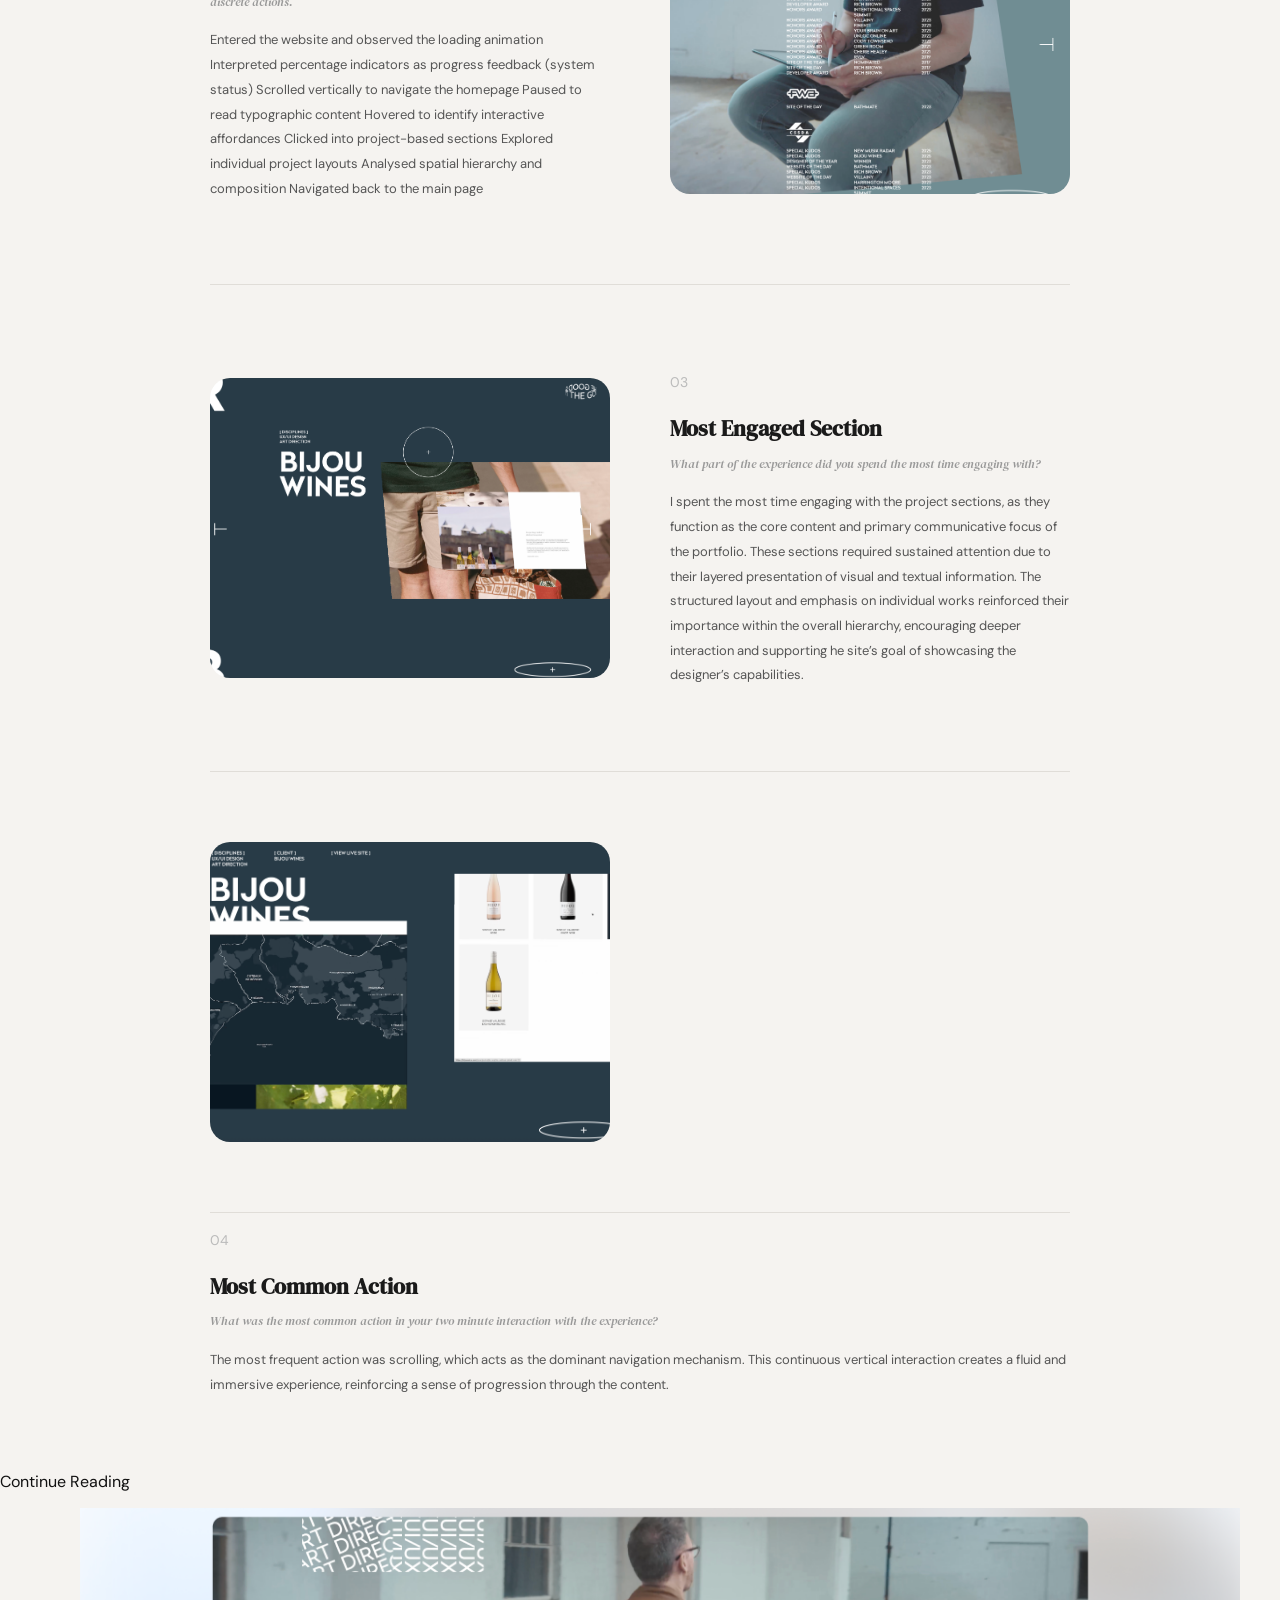
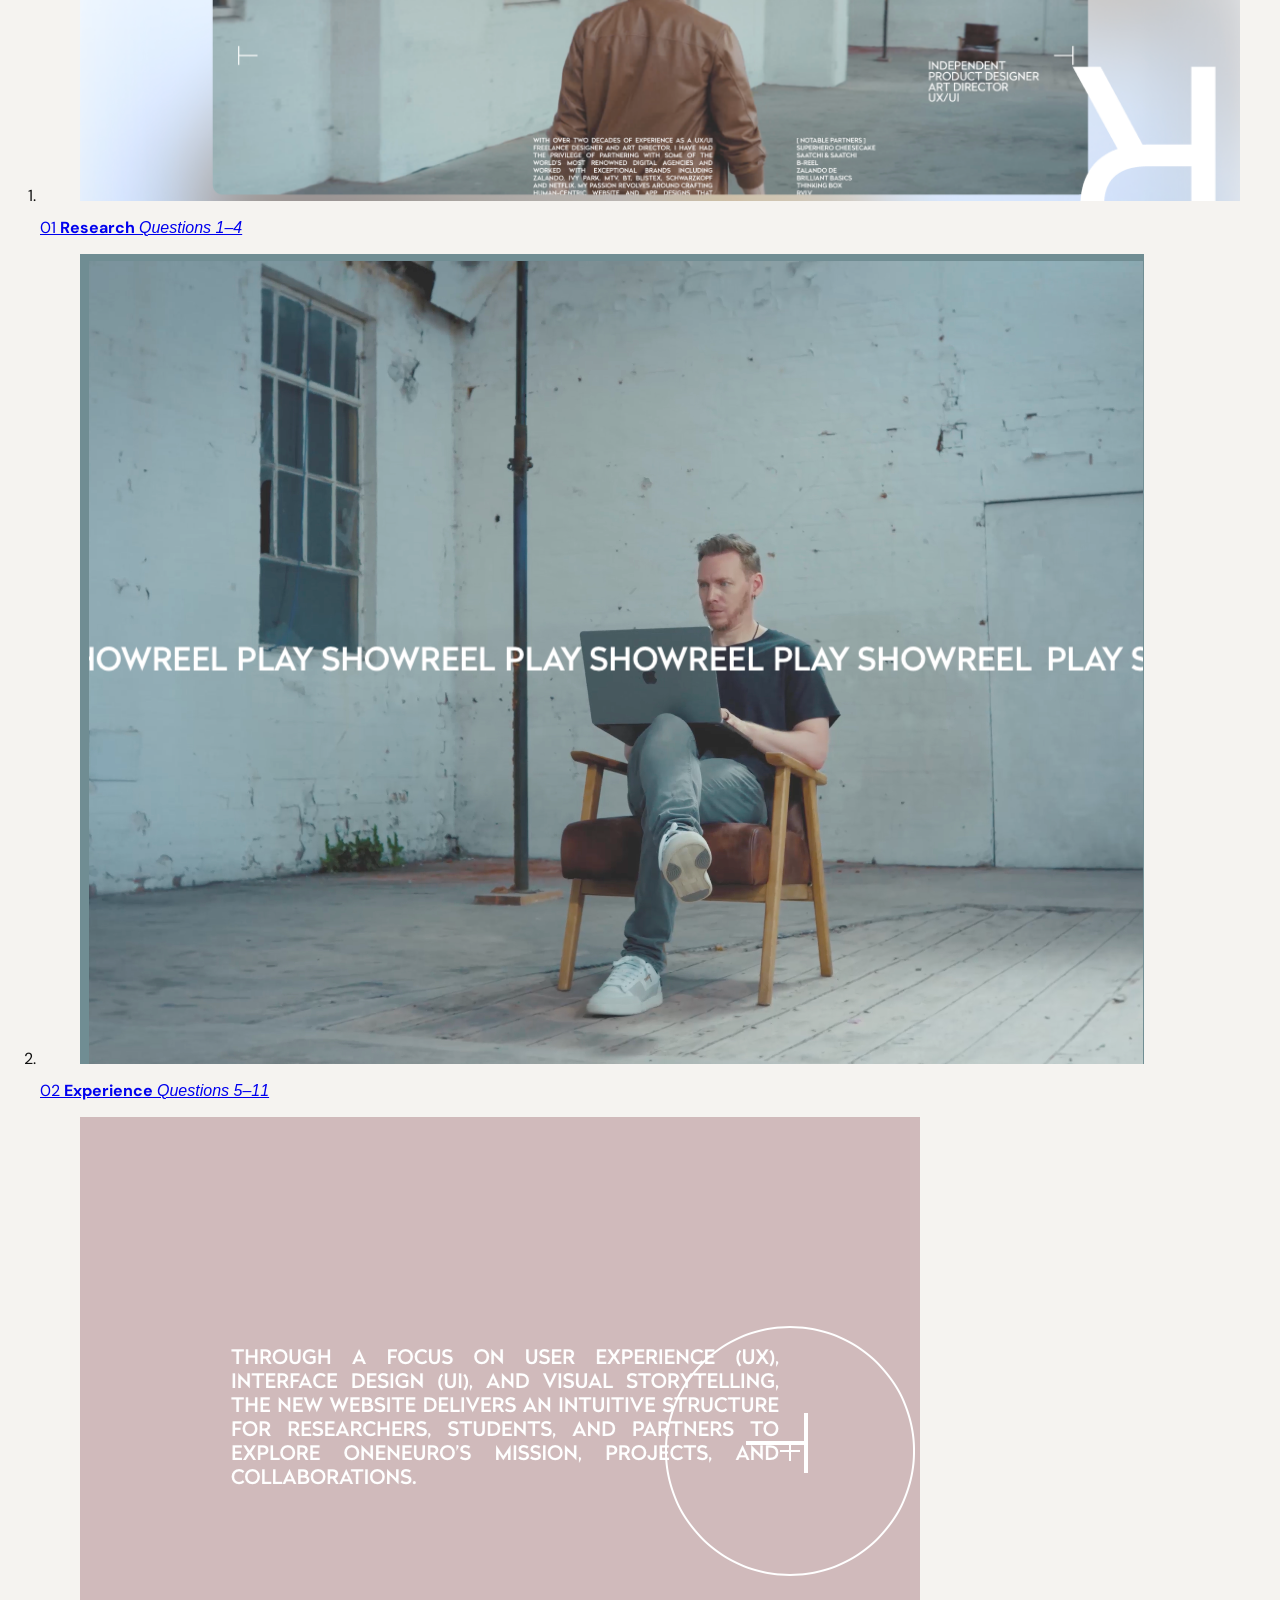
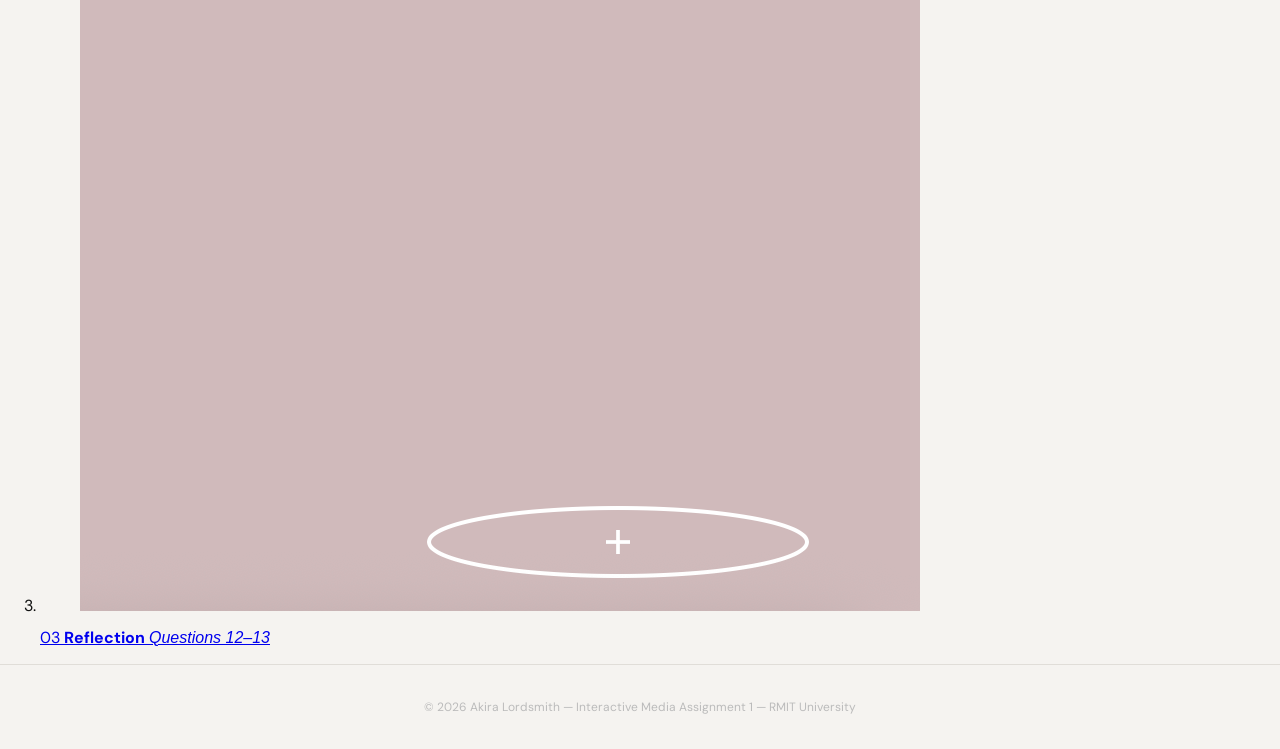
==== commit 1aac3000: "changed" ====
--- a/index.html
+++ b/index.html
@@ -39,71 +39,17 @@
         <p class="masthead-eyebrow">Interactive Media — Assignment 1</p>
         <h1 class="masthead-title">RICH<br>BROWN</h1>
         <p class="masthead-sub">Portfolio<br>Analysis</p>
+
         <address class="site-branding">Akira Lordsmith</address>
       </div>
+
+
+
 <figure class="masthead-figure">
-    <img
-    src="richbrownnn.jpg"
-    alt="screenshot of rich brown portfolio homepage"
-    class="masthead"
-    />
+    <img src="richbrownnn.jpg" alt="screenshot of rich brown portfolio homepage" class="masthead" />
 <figure>
 </section>
 </header>
-
-<!DOCTYPE html>
-<html lang="en">
-<head> 
-  <meta charset="UTF-8">
- <meta name="viewport" content="width=device-width, initial-scale=1.0">
-    <title>Research - Interactive Media</title>
-
-  <!-- Google font : Inter + Roboto -->
-   <link href="https://fonts.googleapis.com/css2?family=Bebas+Neue&family=DM+Serif+Display:ital@0;1&family=DM+Sans:wght@300;400;500&display=swap" rel="stylesheet">
-  <!-- THIS LINKS CSS -->
-  <link rel="stylesheet" href="style.css">
-</head>
-
-<body>
-<!--
-  Assignment 1- Interactive Media 
-  this pae covers the initial obervational prompt questions 1-4 
-  focusing on what was noticed and how the expeience was navigated.
-  Shown in the direct observation.
-  --> 
-<!--<nav> is a semantic element for site-wide 
-    navitgation-- site navigation -->
-<header class="site-header">
-
-    <div class=" orb orb-blue" aria-hidden="true"></div>
-    <div class="orb orb-amber" aria-hidden="true"></div>
-
-    
-<nav class="site-nav" aria-label="main site navigation">
-  <ul>
-    <li><a href="index.html" class="active">Research</a></li>
-    <li><a href="experience.html">Experience</a></li>
-    <li><a href="reflection.html">Reflection</a></li>
-  </ul>
-</nav>
-
- <section class="masthead">
-      <div class="masthead-text">
-        <p class="masthead-eyebrow">Interactive Media — Assignment 1</p>
-        <h1 class="masthead-title">RICH<br>BROWN</h1>
-        <p class="masthead-sub">Portfolio<br>Analysis</p>
-        <address class="site-branding">Akira Lordsmith</address>
-      </div>
-
-<figure class="masthead-figure">
-    <img
-    src="richbrownnn.jpg"
-    alt="screenshot of rich brown portfolio homepage"
-    class="masthead"
-    />
-</figcaption>richbrown.studio</figcaption>
-<figure>
-</section>
 
   <div class="accent-bar" aria-hidden="true"></div>
  
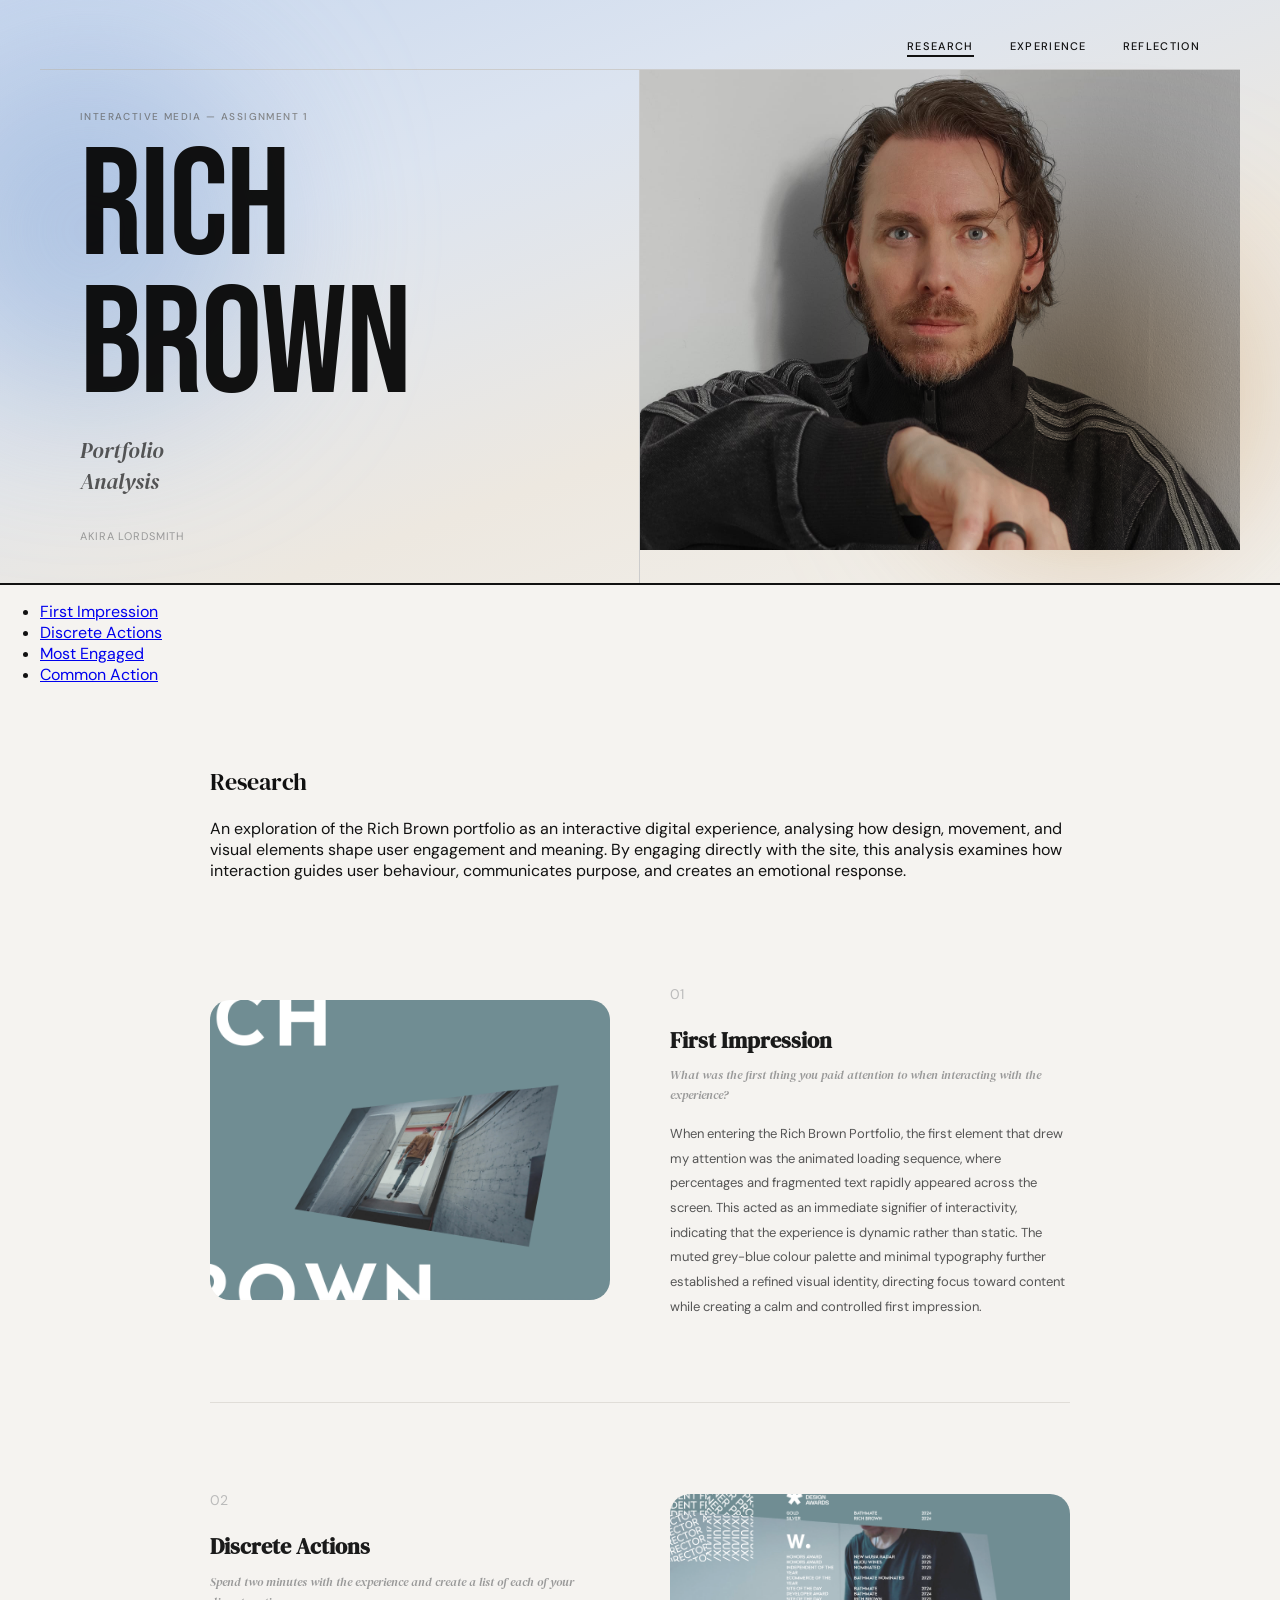
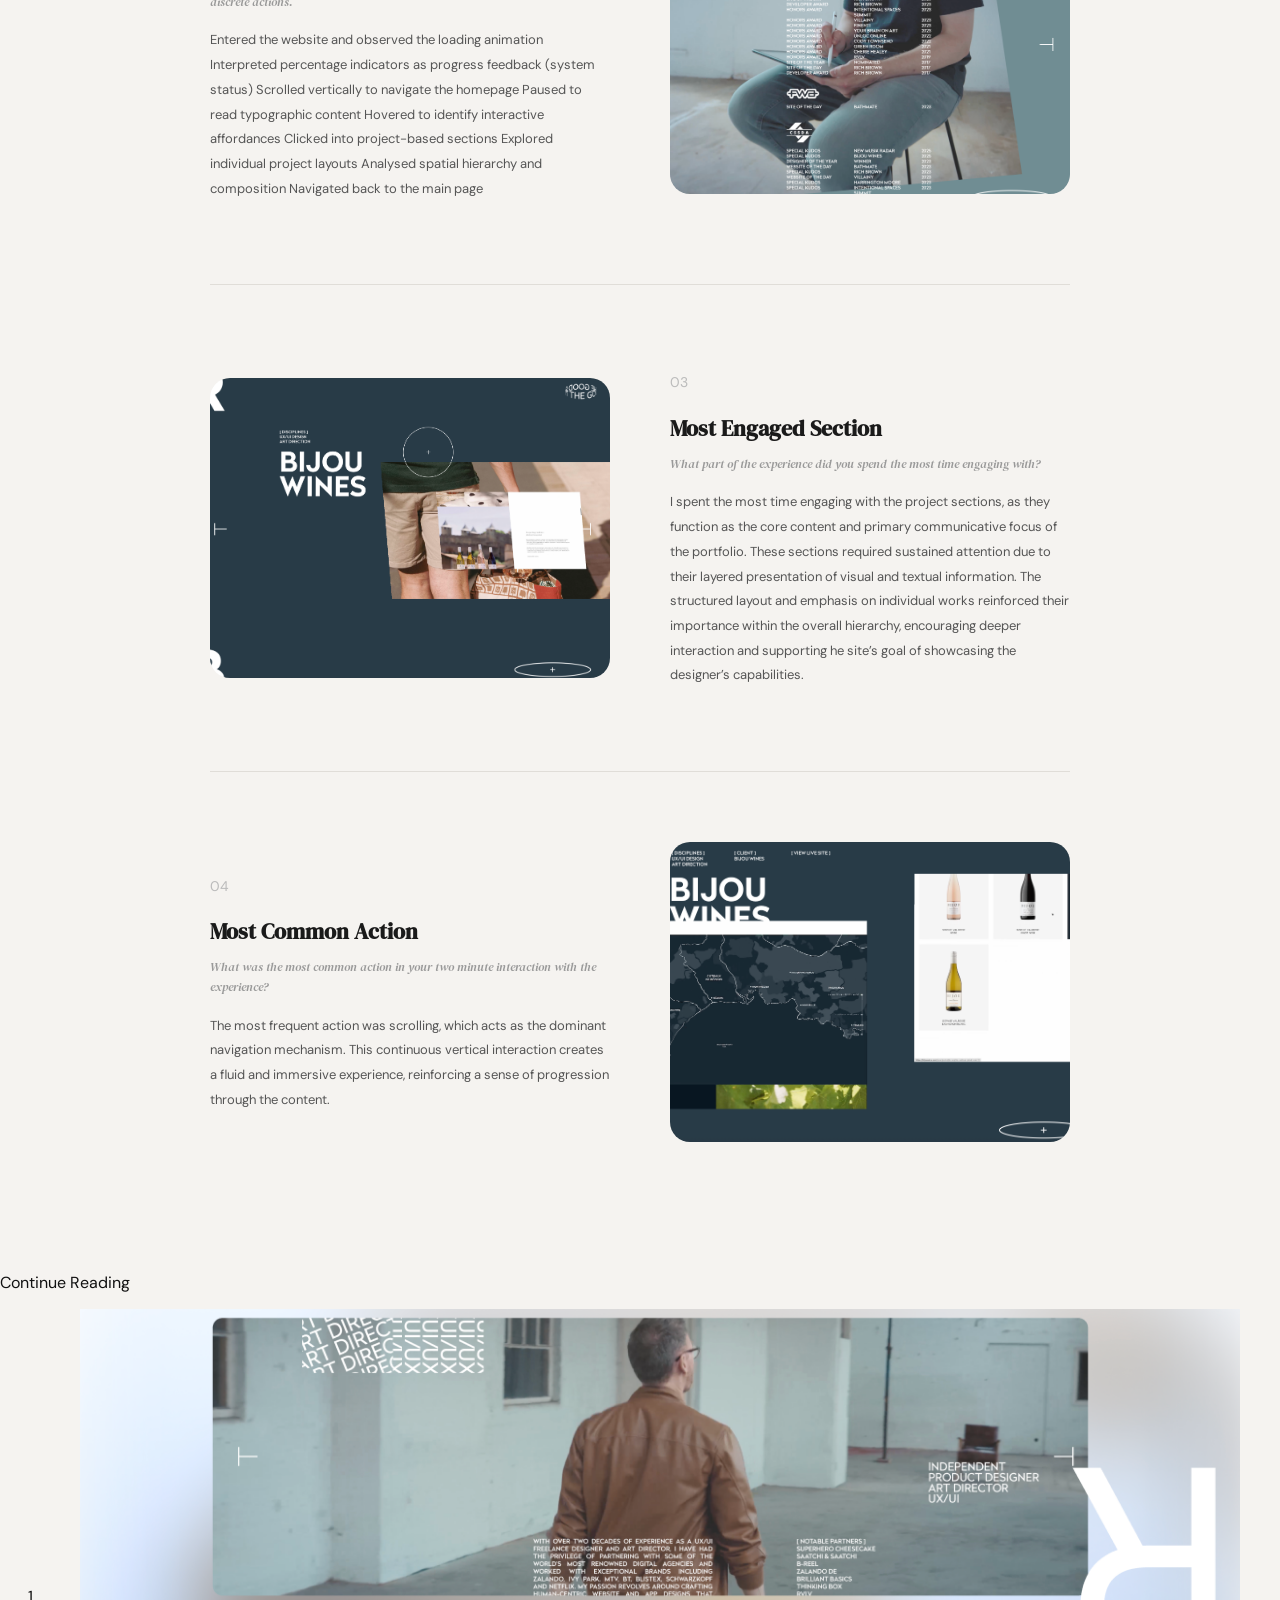
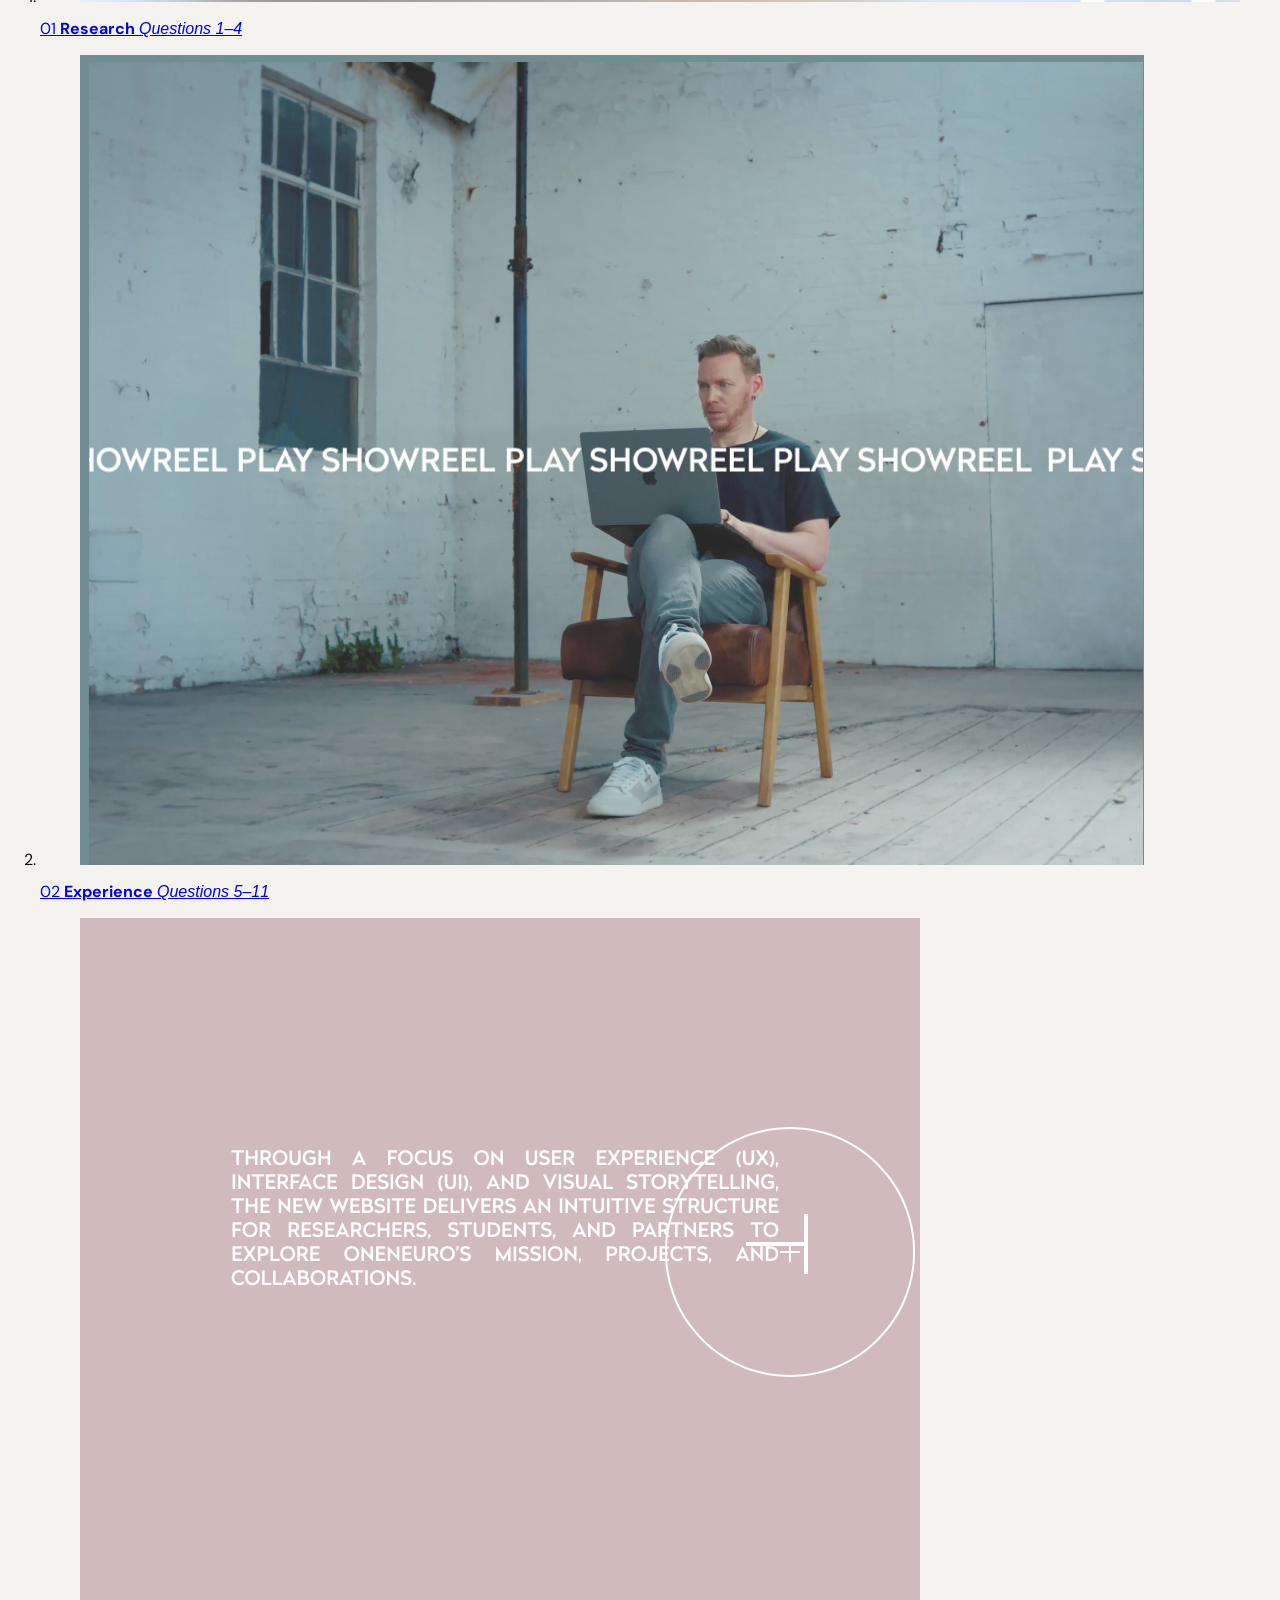
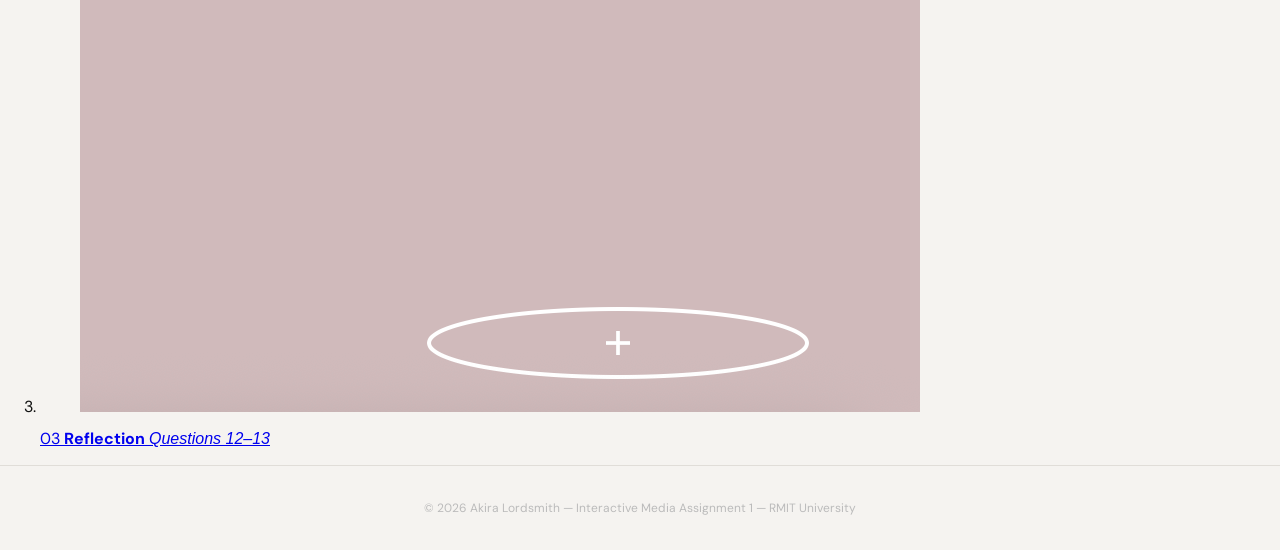
==== commit 505ef88b: "change" ====
--- a/index.html
+++ b/index.html
@@ -9,7 +9,6 @@
    <link href="https://fonts.googleapis.com/css2?family=Bebas+Neue&family=DM+Serif+Display:ital@0;1&family=DM+Sans:wght@300;400;500&display=swap" rel="stylesheet">
   <!-- THIS LINKS CSS -->
   <link rel="stylesheet" href="style.css">
-</head>
 
 <body>
 <!--
@@ -150,19 +149,17 @@
         </section>
     </article>
 
-    <article class="response-card reverse" id="q4">
-        <figure class="card-figure">
-            <img
-            src="scroll.jpg"
-            alt="the scroll based navigation in rich browns portfolio"
-            />
-        </figure>
-    </article>
-
+   <article class="response-card reverse" id="q4">
+<figure class="card-figure">
+    <img
+    src="scroll.jpg"
+    alt="bijouwines portfolio work "
+    /> 
+</figure>
 
 <section class="card-text">
-<p class=" q-number">04</p>
-<h2>Most Common Action</h2>
+    <p class="q-number">04</p>
+    <h2>Most Common Action</h2>
 <h3 class="prompt">What was the most common action in your 
     two minute interaction with the experience?</h3>
     <p>
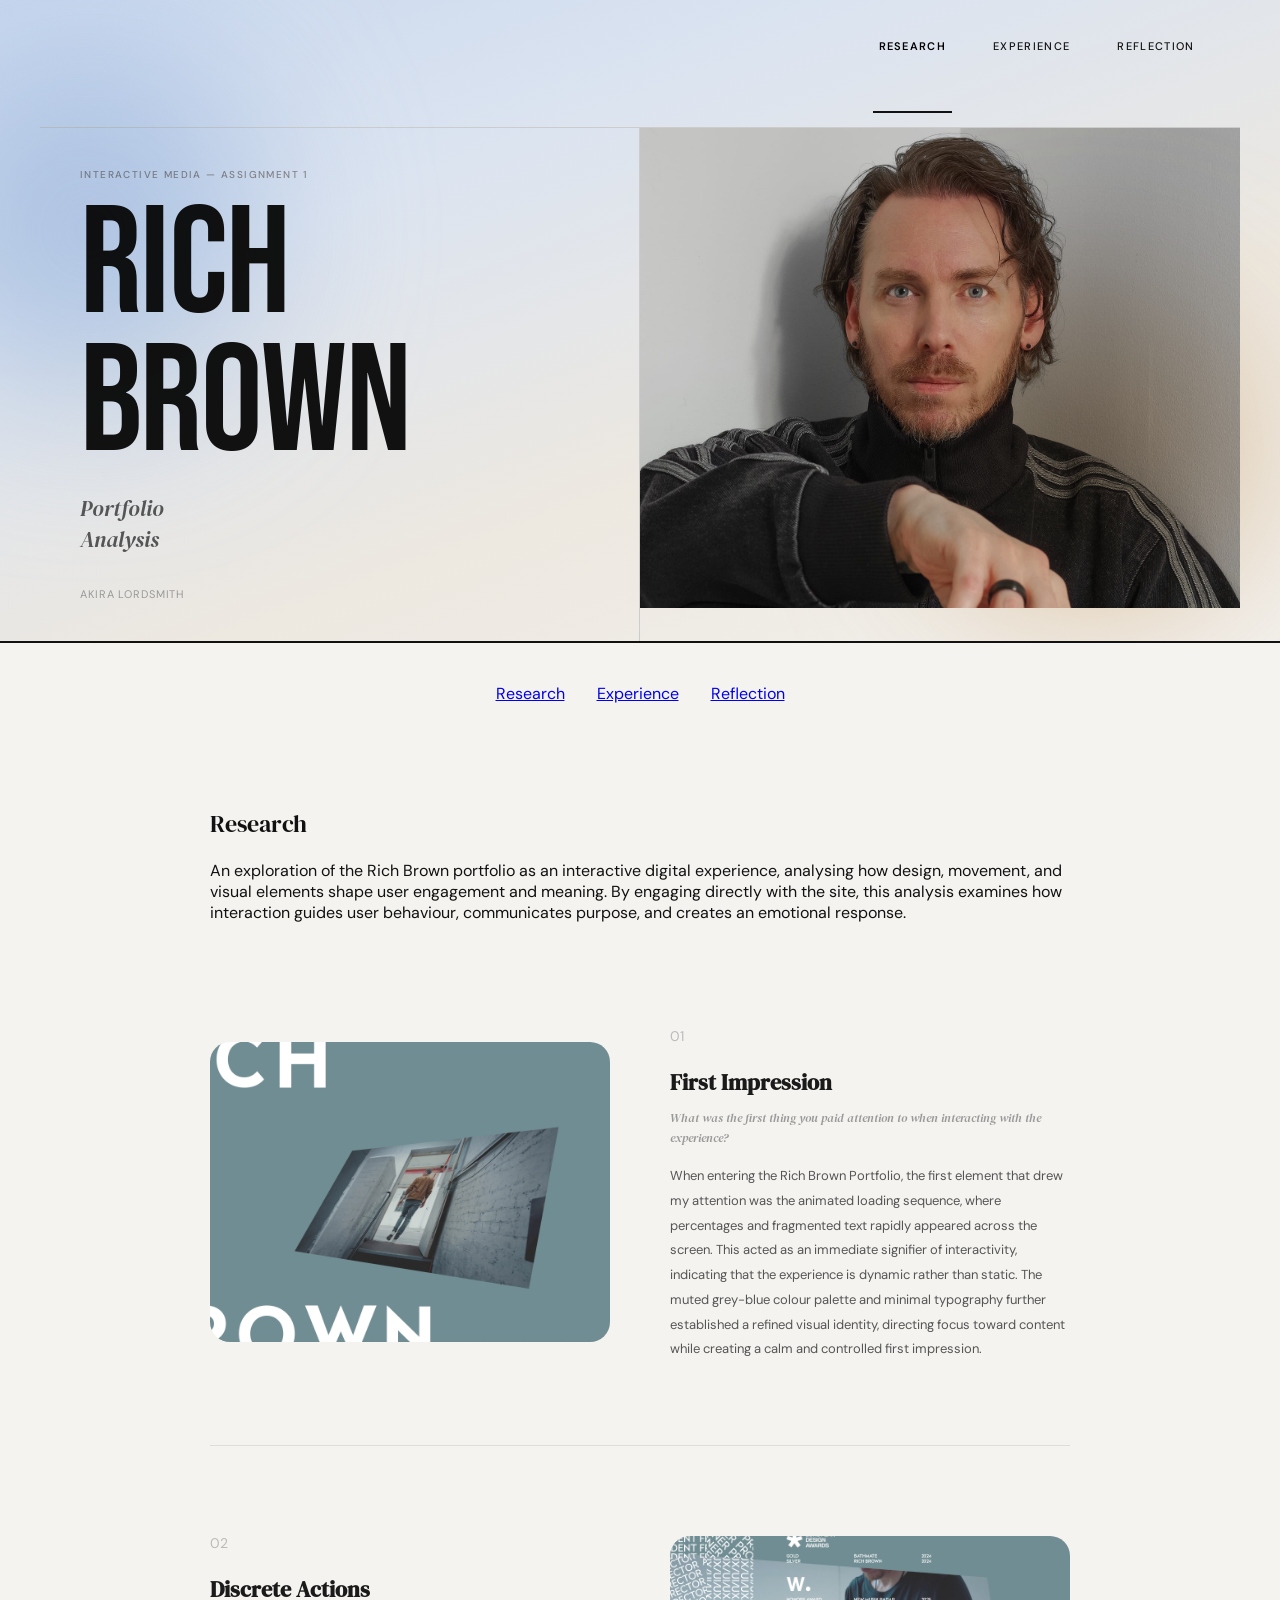
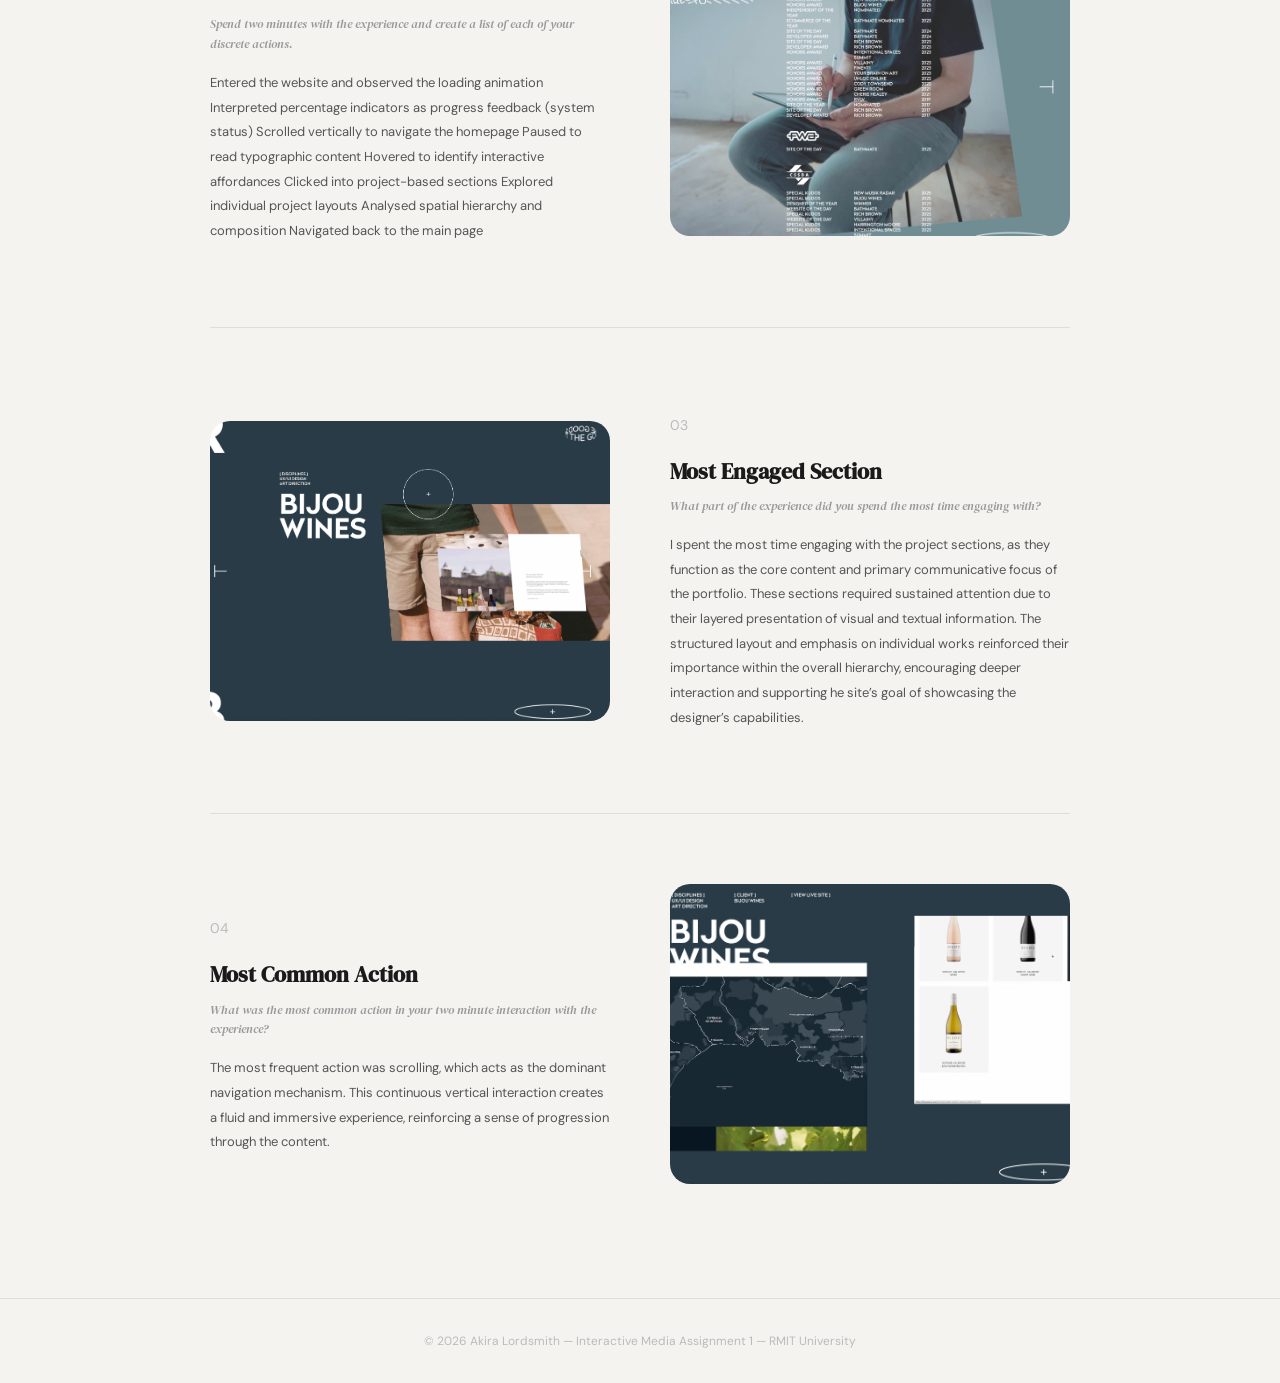
==== commit 5be07efd: "changers" ====
--- a/index.html
+++ b/index.html
@@ -51,18 +51,16 @@
 </header>
 
   <div class="accent-bar" aria-hidden="true"></div>
- 
-    <!-- Category nav like Dazed -->
-    <nav class="category-nav" aria-label="section navigation">
-      <ul>
-        <li><a href="#q1">First Impression</a></li>
-        <li><a href="#q2">Discrete Actions</a></li>
-        <li><a href="#q3">Most Engaged</a></li>
-        <li><a href="#q4">Common Action</a></li>
-      </ul>
-    </nav>
 
 </header>
+
+<nav class="page-top-nav" aria-label="section links">
+    <ul>
+        <li><a href="index.html">Research</a></li>
+        <li><a href="experience.html">Experience</a></li>
+        <li><a href="reflection.html">Reflection</a></li>
+    </ul>
+</nav>
 
 <main>
     <section class="page-intro">
@@ -173,42 +171,6 @@
 
 </main>
 
- <nav class="magazine-nav" aria-label="page navigation">
-    <p class="magazine-nav-label">Continue Reading</p>
-    <ol class="magazine-nav-list">
-      <li class="magazine-nav-item active">
-        <a href="index.html">
-          <figure>
-            <img src="richbrown-hero.jpg" alt="Research page" />
-          </figure>
-          <span class="issue-number">01</span>
-          <strong>Research</strong>
-          <em>Questions 1–4</em>
-        </a>
-      </li>
-      <li class="magazine-nav-item">
-        <a href="experience.html">
-          <figure>
-            <img src="primarygoal.jpg" alt="Experience page" />
-          </figure>
-          <span class="issue-number">02</span>
-          <strong>Experience</strong>
-          <em>Questions 5–11</em>
-        </a>
-      </li>
-      <li class="magazine-nav-item">
-        <a href="reflection.html">
-          <figure>
-            <img src="frustrating.jpg" alt="Reflection page" />
-          </figure>
-          <span class="issue-number">03</span>
-          <strong>Reflection</strong>
-          <em>Questions 12–13</em>
-        </a>
-      </li>
-    </ol>
-  </nav>
- 
   <footer>
     <p>© 2026 Akira Lordsmith — Interactive Media Assignment 1 — RMIT University</p>
   </footer>
--- a/style.css
+++ b/style.css
@@ -96,6 +96,53 @@
     padding: 0;
 }
 
+/* Top navigation links */
+.site-nav a {
+    text-decoration: none;
+    color: #333;
+    font-family: 'DM Sans', sans-serif;
+    font-weight: 500;
+    padding: 0.25em 0.5em;
+    display: inline-block;
+    position: relative;
+}
+
+.site-nav a:hover {
+    color: #ff6600;
+}
+
+.site-nav a.active {
+    color: #000;
+    font-weight: 600;
+}
+
+.site-nav li {
+    text-align: center;
+}
+
+.site-nav li a::after {
+    content: "";
+    display: block;
+    margin: 0.5em auto 0;
+    width: 50px;
+    height: 50px;
+    background-size: cover;
+    background-position: center;
+}
+
+.site-nav li:nth-child(1) a::after {
+    background-image: url('research-thumb.jpg');
+}
+
+.site-nav li:nth-child(2) a::after {
+    background-image: url('experience-thumb.jpg');
+}
+
+.site-nav li:nth-child(3) a::after {
+    background-image: url('reflection-thumb.jpg');
+}
+
+
 .site-nav a {
     text-decoration: none;
     font-family: 'DM Sans', sans-serif;
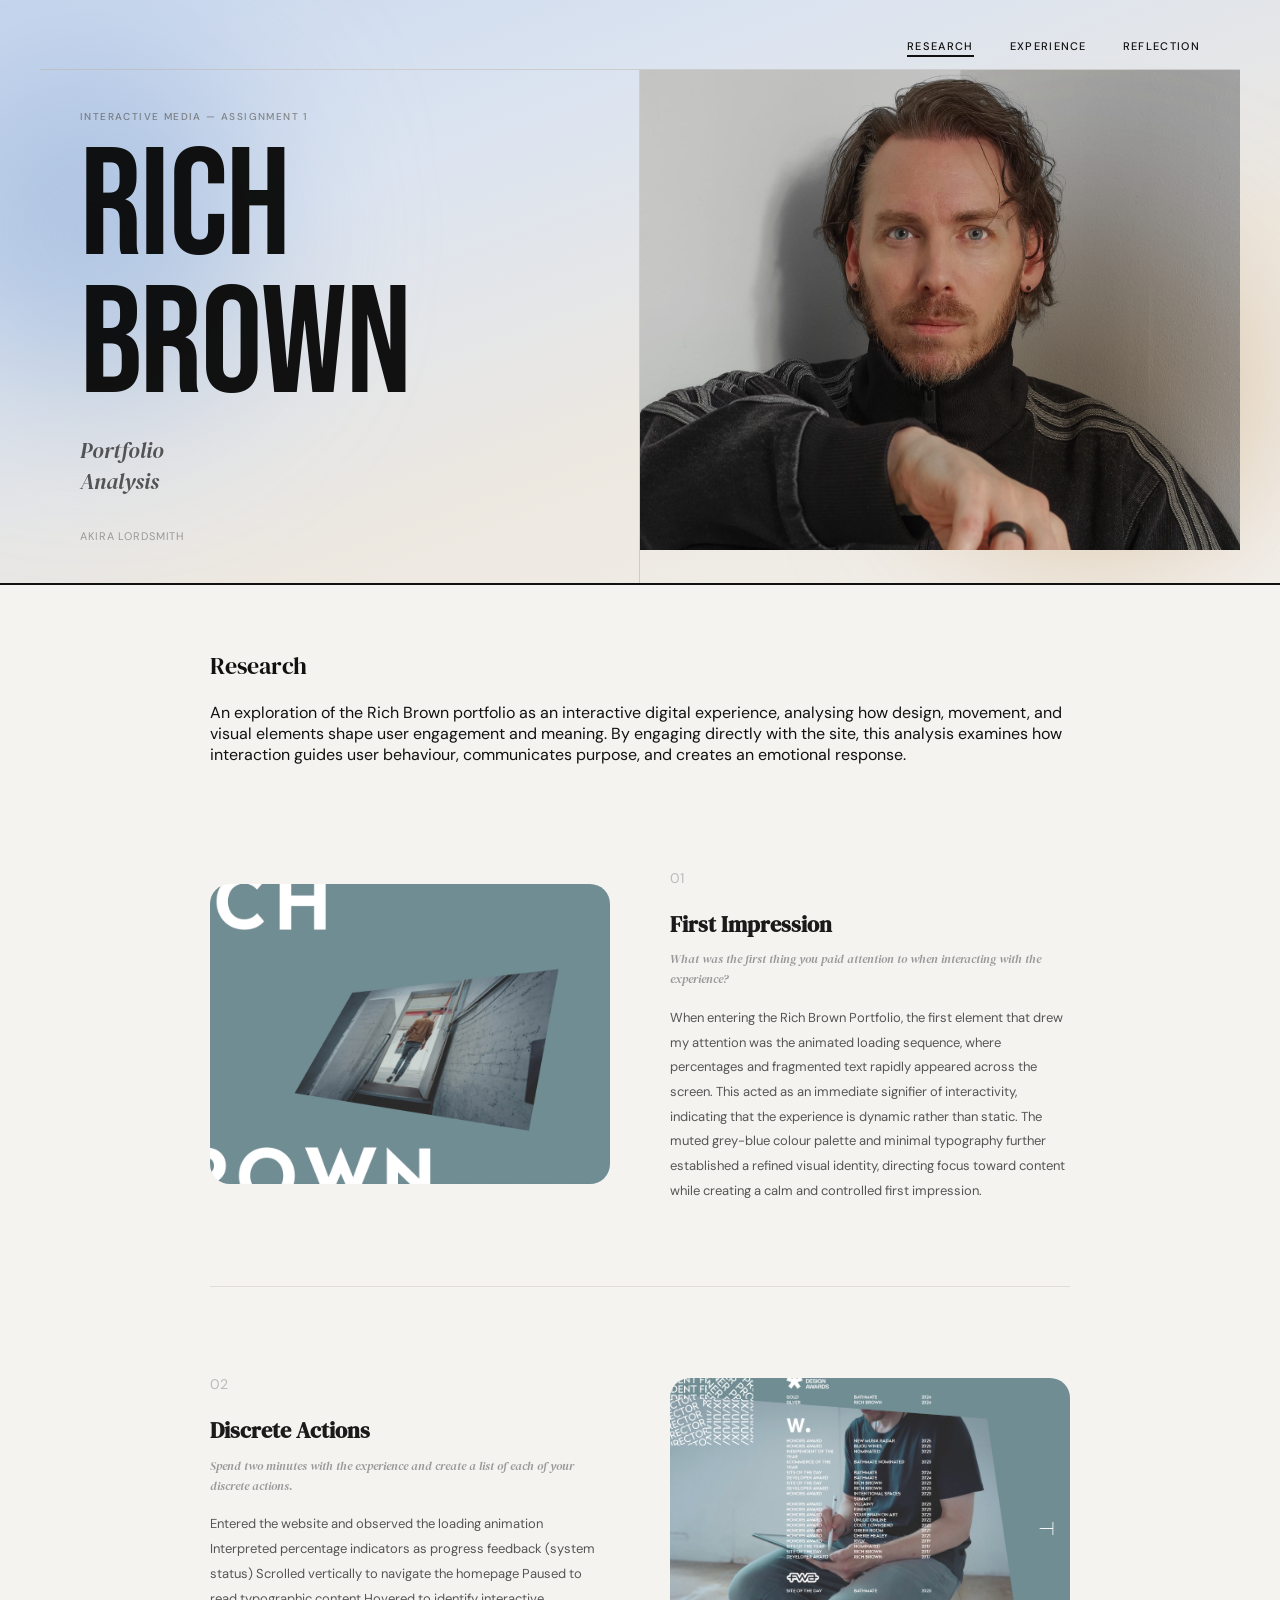
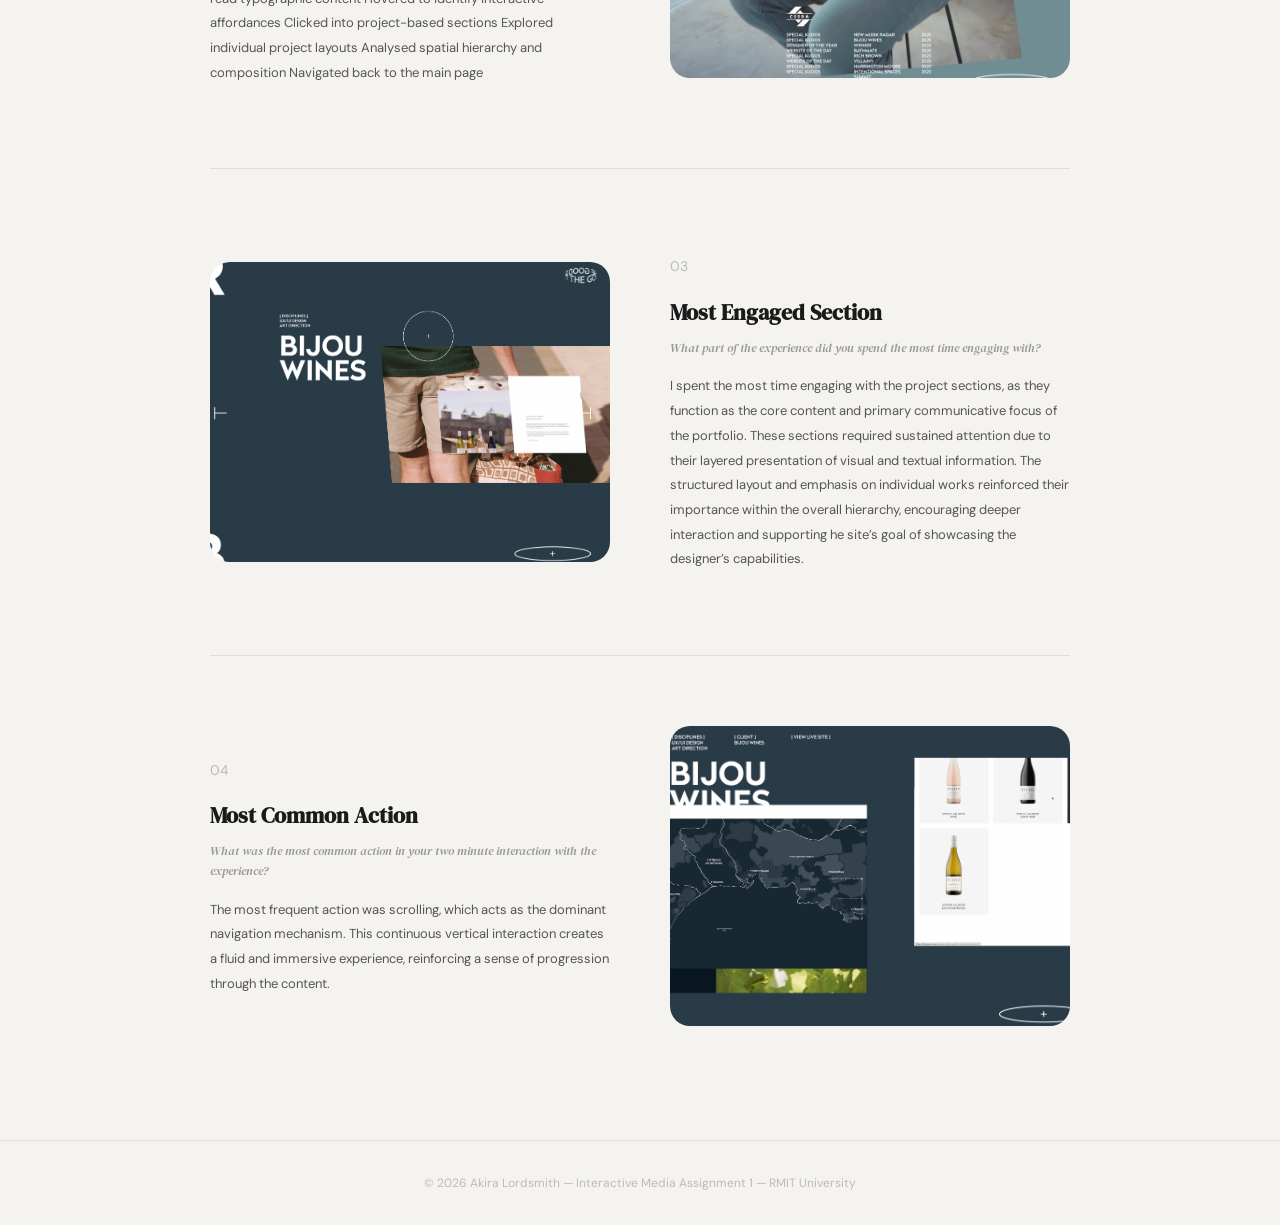
==== commit 0698f756: "changers" ====
--- a/index.html
+++ b/index.html
@@ -53,14 +53,6 @@
   <div class="accent-bar" aria-hidden="true"></div>
 
 </header>
-
-<nav class="page-top-nav" aria-label="section links">
-    <ul>
-        <li><a href="index.html">Research</a></li>
-        <li><a href="experience.html">Experience</a></li>
-        <li><a href="reflection.html">Reflection</a></li>
-    </ul>
-</nav>
 
 <main>
     <section class="page-intro">
--- a/style.css
+++ b/style.css
@@ -96,52 +96,9 @@
     padding: 0;
 }
 
-/* Top navigation links */
-.site-nav a {
-    text-decoration: none;
-    color: #333;
-    font-family: 'DM Sans', sans-serif;
-    font-weight: 500;
-    padding: 0.25em 0.5em;
-    display: inline-block;
-    position: relative;
-}
-
-.site-nav a:hover {
-    color: #ff6600;
-}
-
-.site-nav a.active {
-    color: #000;
-    font-weight: 600;
-}
-
 .site-nav li {
     text-align: center;
 }
-
-.site-nav li a::after {
-    content: "";
-    display: block;
-    margin: 0.5em auto 0;
-    width: 50px;
-    height: 50px;
-    background-size: cover;
-    background-position: center;
-}
-
-.site-nav li:nth-child(1) a::after {
-    background-image: url('research-thumb.jpg');
-}
-
-.site-nav li:nth-child(2) a::after {
-    background-image: url('experience-thumb.jpg');
-}
-
-.site-nav li:nth-child(3) a::after {
-    background-image: url('reflection-thumb.jpg');
-}
-
 
 .site-nav a {
     text-decoration: none;
